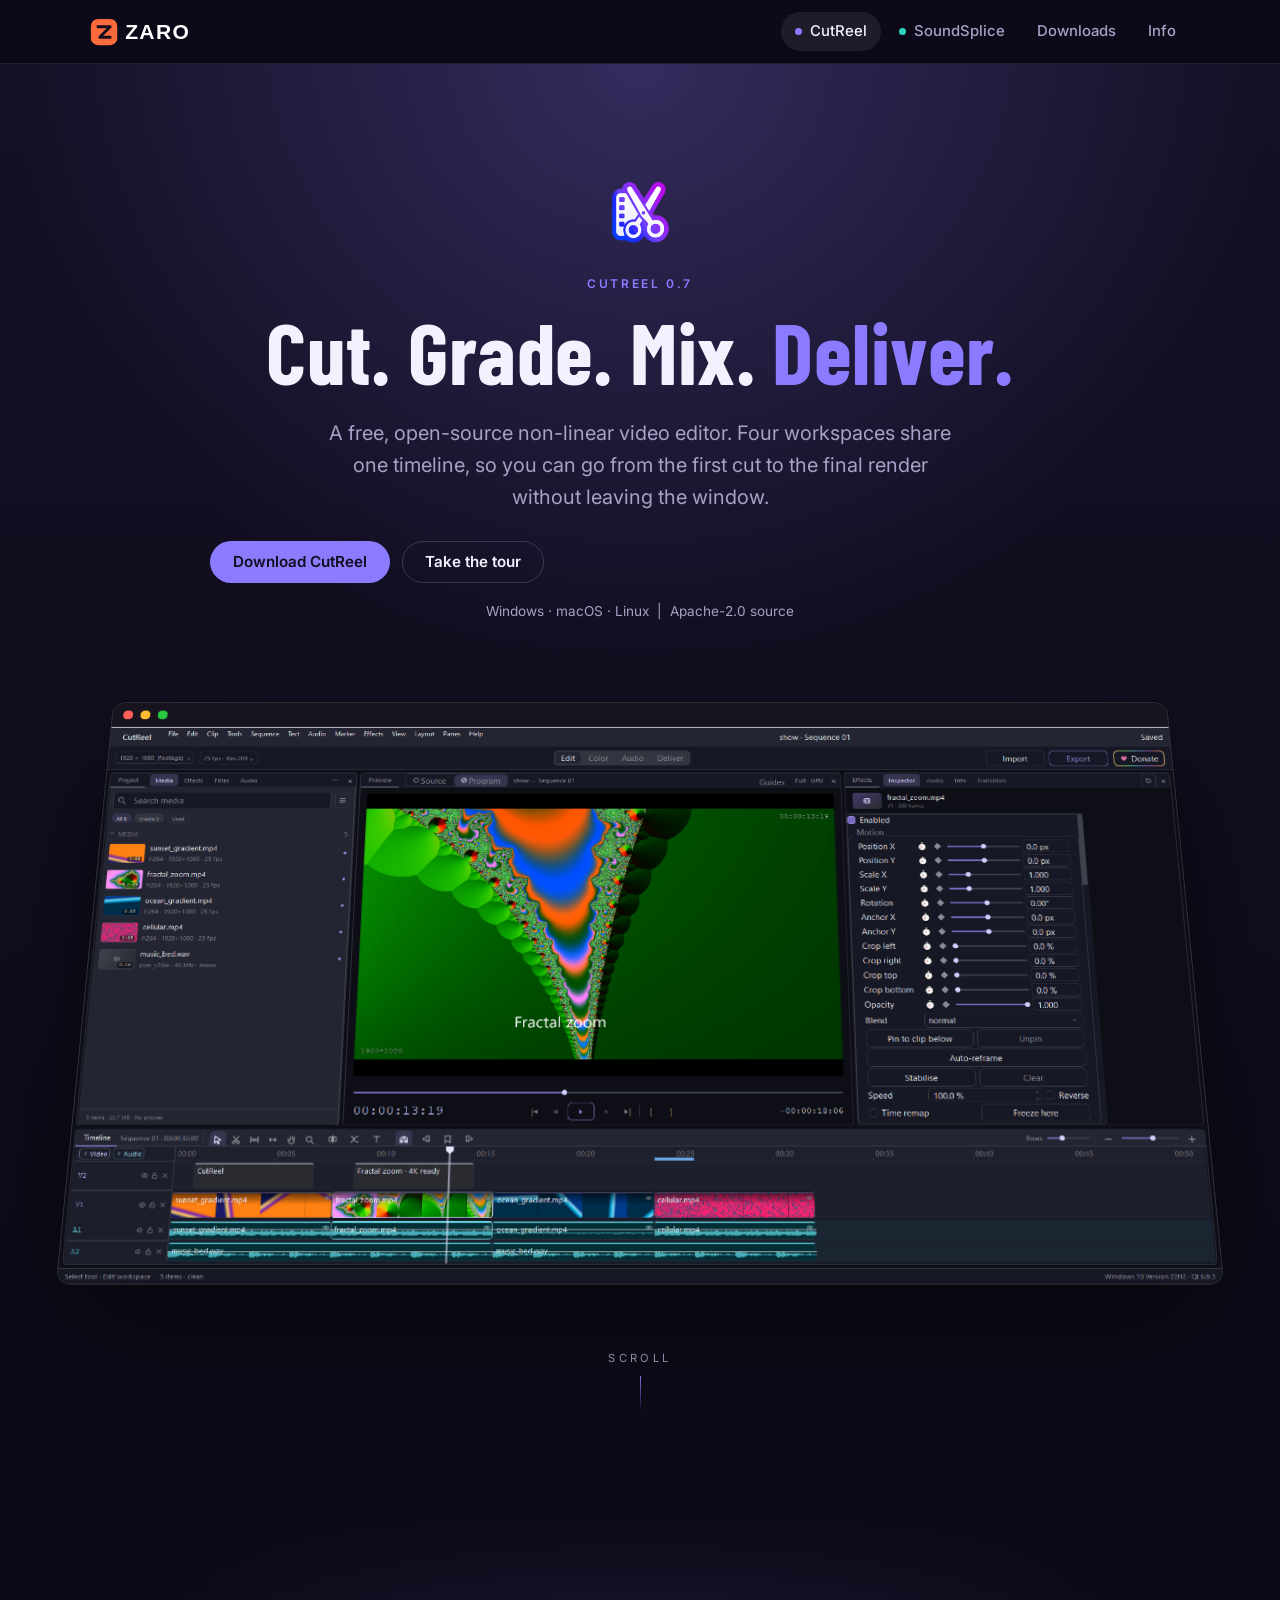
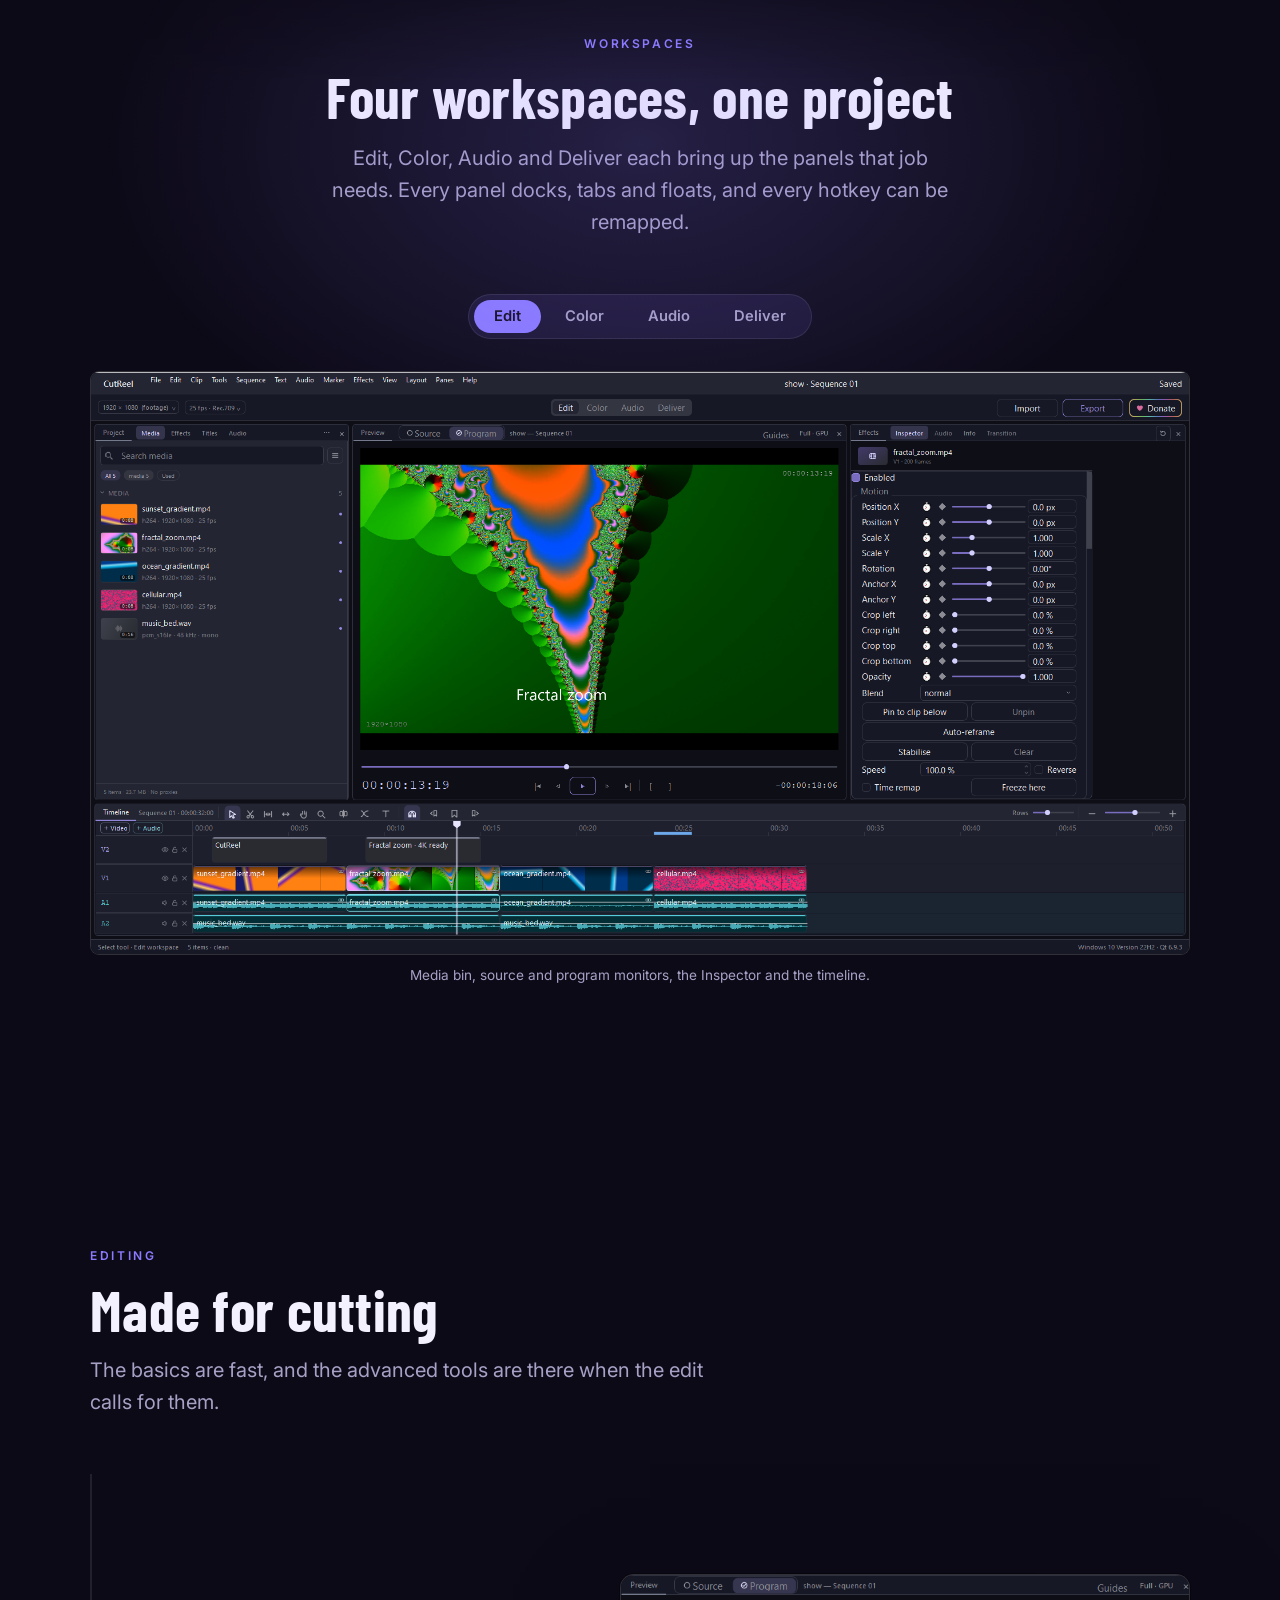
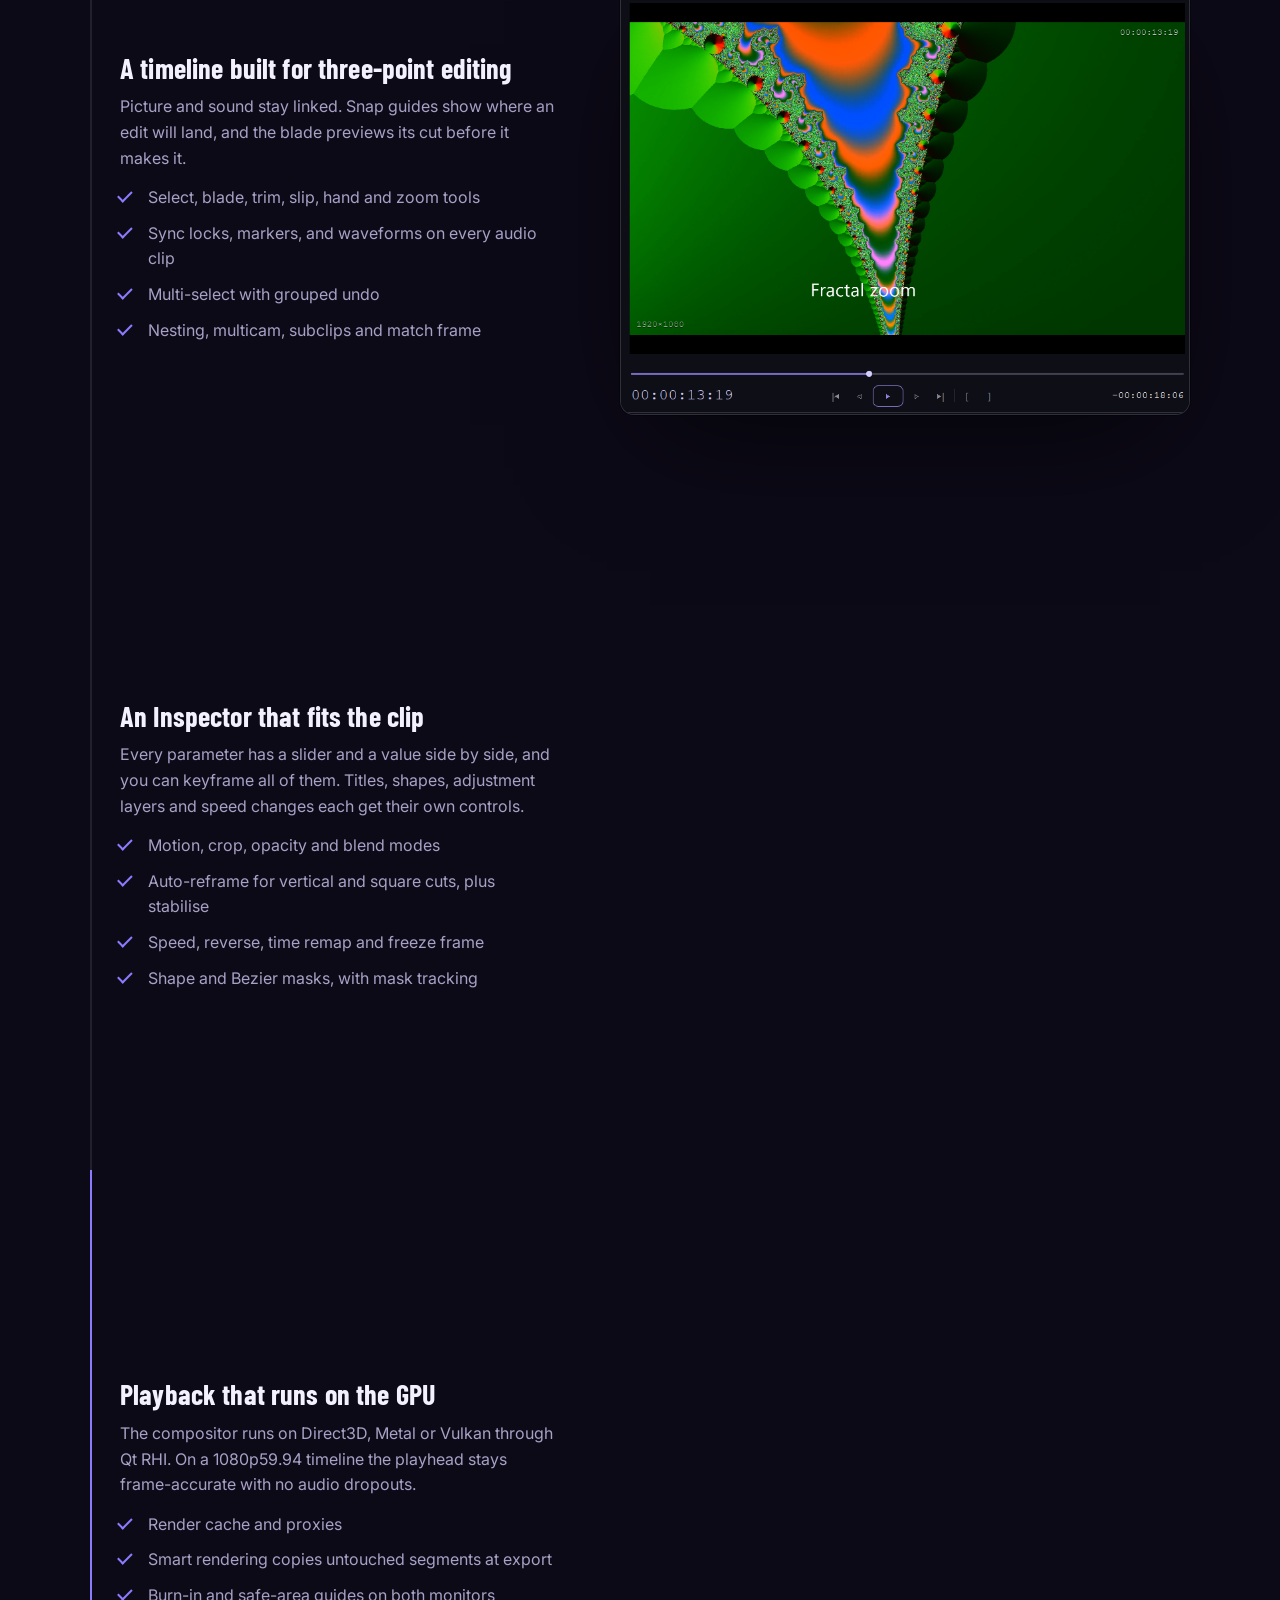
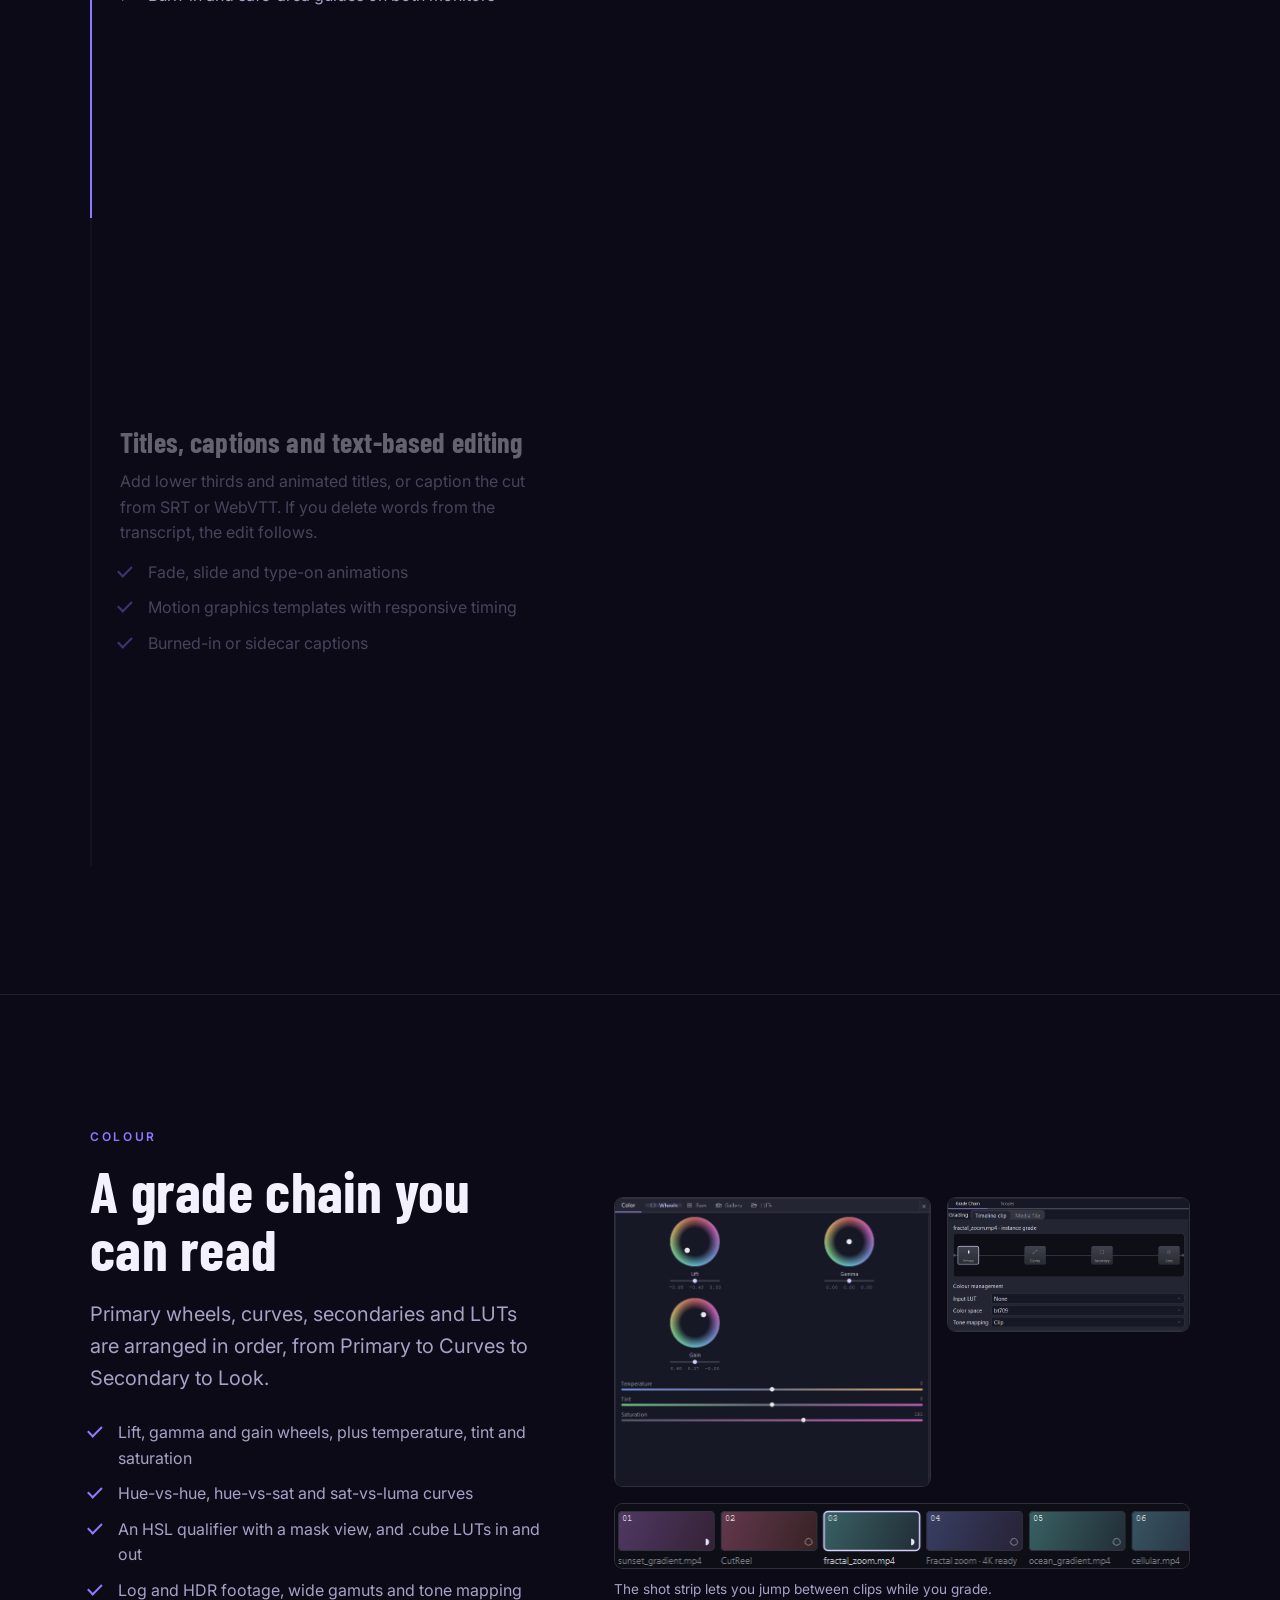
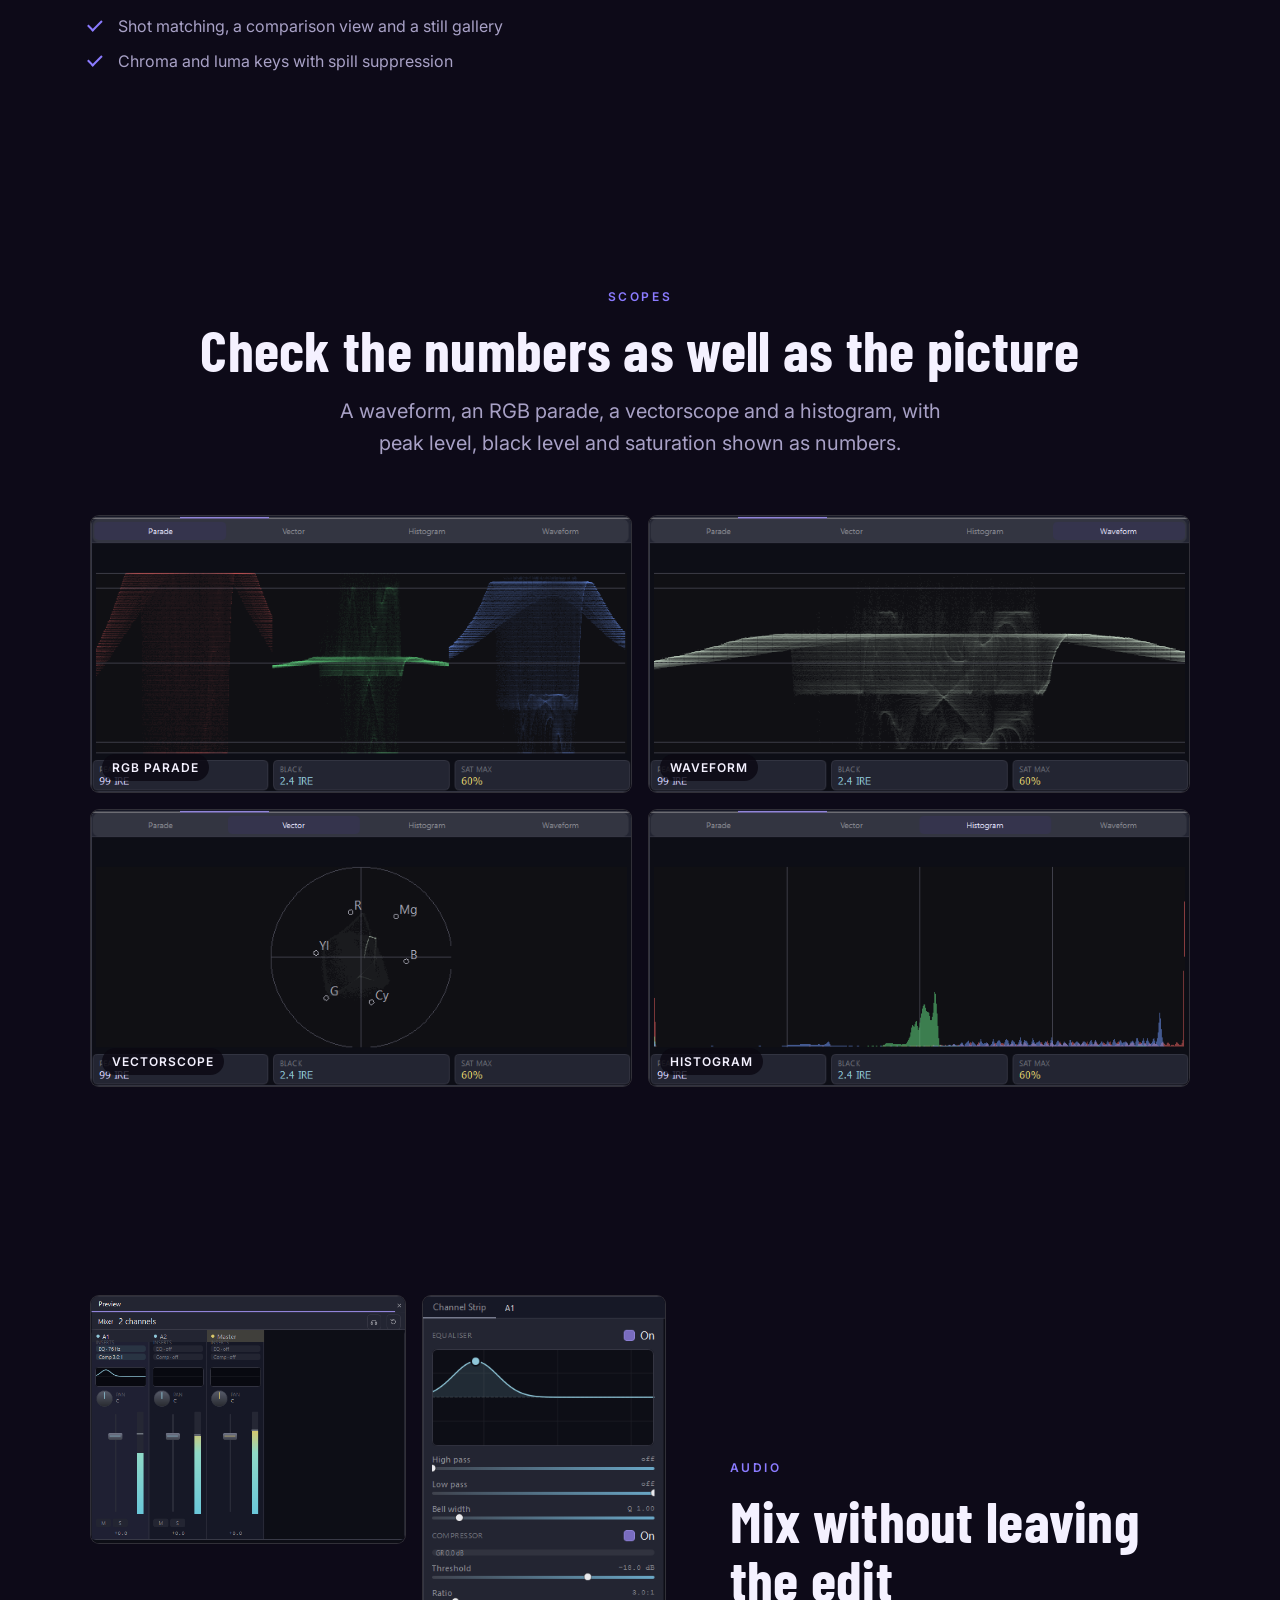
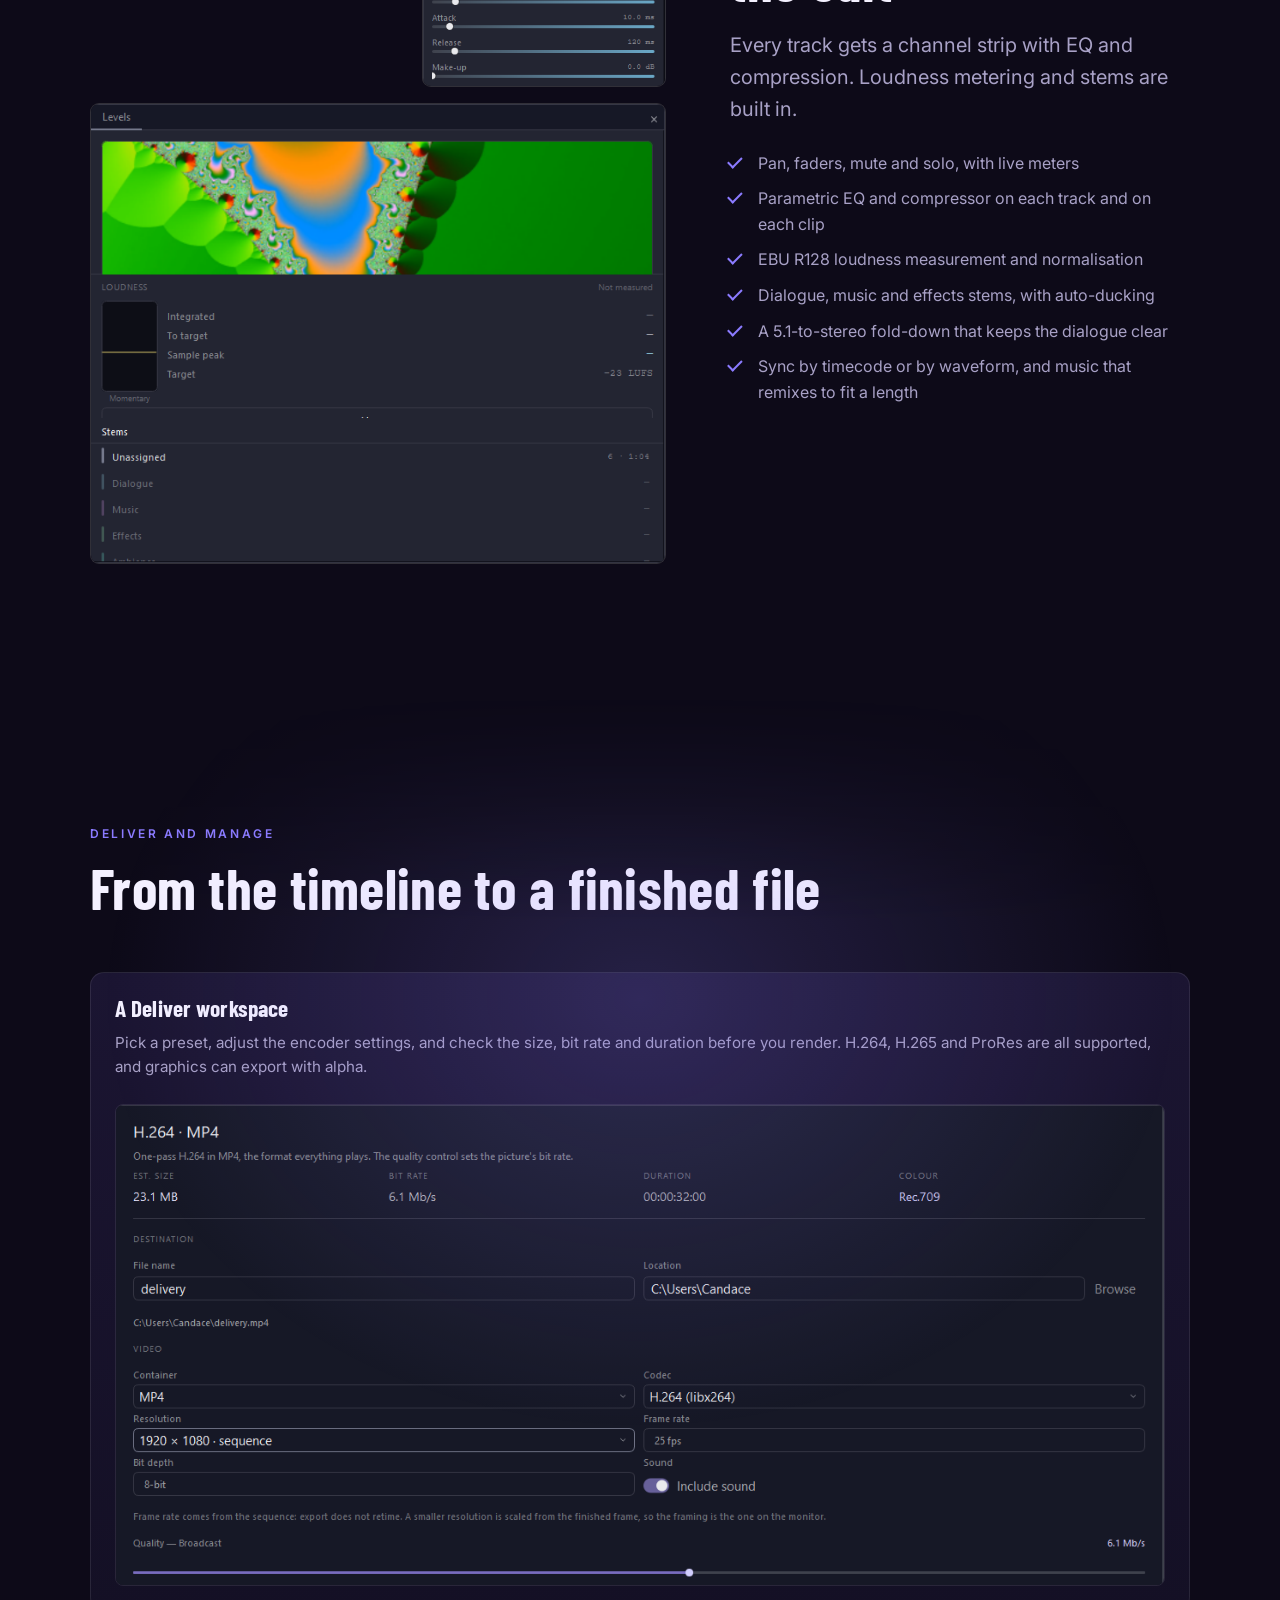
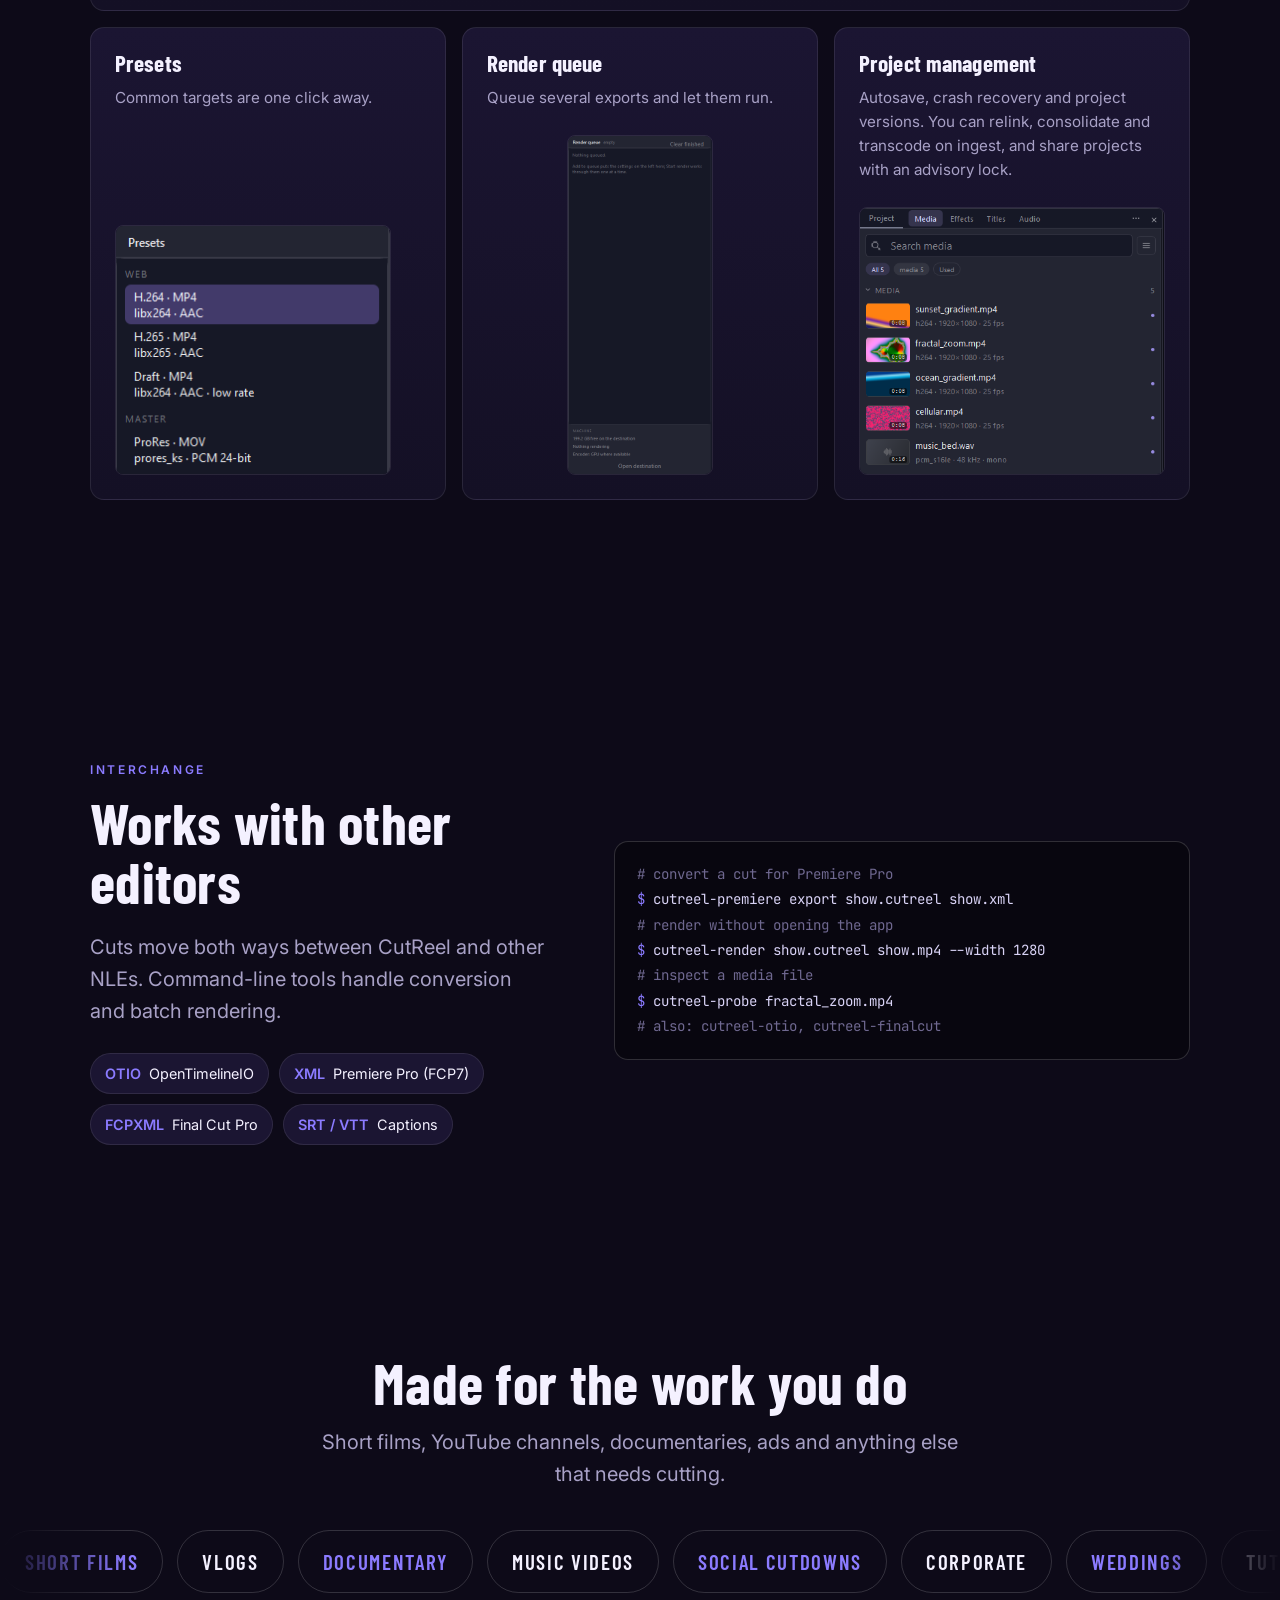
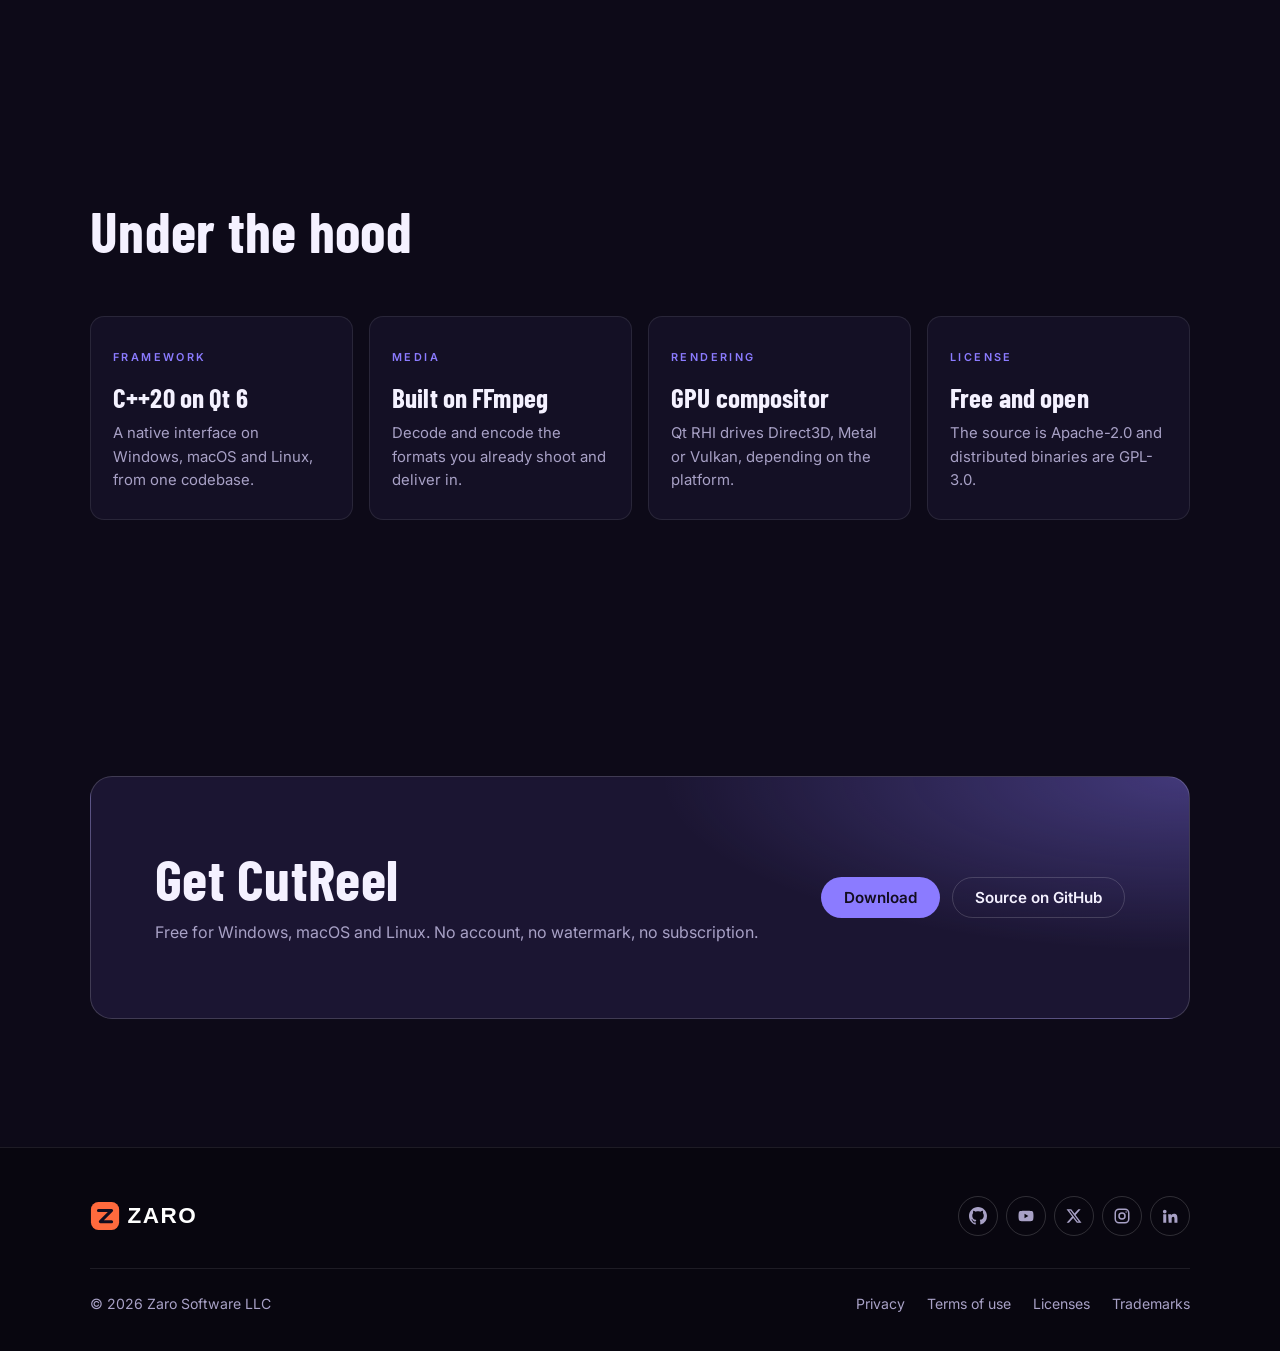
==== cutreel.html @ 269a8d81 "Initial website" ====
<!doctype html>
<html lang="en" class="no-js">
<head>
  <meta charset="utf-8">
  <meta name="viewport" content="width=device-width, initial-scale=1">
  <title>CutReel | Free video editor by Zaro</title>
  <meta name="description" content="CutReel is a free, open-source non-linear video editor. Edit, colour, mix and deliver from one window, composited on the GPU. Windows, macOS and Linux.">
  <link rel="icon" href="assets/img/cutreel/cutreel-icon.png" type="image/png">
  <link rel="preconnect" href="https://fonts.googleapis.com">
  <link rel="preconnect" href="https://fonts.gstatic.com" crossorigin>
  <link href="https://fonts.googleapis.com/css2?family=Barlow+Condensed:wght@600;700&family=Inter:wght@400;500;600;700&family=JetBrains+Mono:wght@400;500&display=swap" rel="stylesheet">
  <link rel="stylesheet" href="assets/css/site.css">
</head>
<body class="theme-cutreel">
  <a class="skip-link" href="#main">Skip to content</a>

  <header class="site-header">
    <div class="wrap">
      <a class="brand" href="index.html" aria-label="Zaro home"><img src="assets/img/brand/zaro-logo.svg" alt="Zaro" width="132" height="32"></a>
      <button class="nav-toggle" type="button" aria-expanded="false" aria-controls="site-nav" aria-label="Menu">
        <svg viewBox="0 0 24 24" fill="none" stroke="currentColor" stroke-width="2" stroke-linecap="round"><path d="M4 7h16M4 12h16M4 17h16"/></svg>
      </button>
      <nav class="nav" id="site-nav" aria-label="Main">
        <a href="cutreel.html" aria-current="page"><span class="dot dot--cutreel"></span>CutReel</a>
        <a href="soundsplice.html"><span class="dot dot--soundsplice"></span>SoundSplice</a>
        <a href="downloads.html">Downloads</a>
        <a href="info.html">Info</a>
      </nav>
    </div>
  </header>

  <main id="main">
    <!-- Hero -->
    <section class="hero">
      <div class="wrap">
        <div class="hero-copy">
          <img class="hero-icon" src="assets/img/cutreel/cutreel-icon.png" alt="" width="72" height="72">
          <span class="eyebrow">CutReel 0.7</span>
          <h1>Cut. Grade. Mix. <span>Deliver.</span></h1>
          <p class="lede">A free, open-source non-linear video editor. Four workspaces share one timeline, so you can go from the first cut to the final render without leaving the window.</p>
          <div class="btn-row" data-pill-after>
            <a class="btn btn--primary" href="downloads.html#cutreel">Download CutReel</a>
            <a class="btn btn--ghost" href="#workspaces">Take the tour</a>
          </div>
          <p class="hero-meta">Windows &middot; macOS &middot; Linux &nbsp;|&nbsp; Apache-2.0 source</p>
        </div>
        <div class="hero-stage">
          <div class="hero-shot">
            <div class="frame frame--bar">
              <img src="assets/img/cutreel/01-edit-workspace.png" alt="CutReel's Edit workspace: media bin, a fractal frame with a title on the program monitor, the Inspector, and a four-track timeline" width="1920" height="1018" fetchpriority="high">
            </div>
          </div>
          <div class="scroll-cue" aria-hidden="true">Scroll<i></i></div>
        </div>
      </div>
    </section>

    <!-- Workspaces -->
    <section class="section glow" id="workspaces">
      <div class="wrap">
        <div class="section-head center reveal">
          <span class="eyebrow">Workspaces</span>
          <h2>Four workspaces, one project</h2>
          <p class="lede">Edit, Color, Audio and Deliver each bring up the panels that job needs. Every panel docks, tabs and floats, and every hotkey can be remapped.</p>
        </div>

        <div class="center reveal" data-tabs>
          <div class="tabs" role="tablist" aria-label="CutReel workspaces">
            <button role="tab" id="ws-tab-edit" aria-controls="ws-edit" aria-selected="true">Edit</button>
            <button role="tab" id="ws-tab-color" aria-controls="ws-color" aria-selected="false" tabindex="-1">Color</button>
            <button role="tab" id="ws-tab-audio" aria-controls="ws-audio" aria-selected="false" tabindex="-1">Audio</button>
            <button role="tab" id="ws-tab-deliver" aria-controls="ws-deliver" aria-selected="false" tabindex="-1">Deliver</button>
          </div>
          <div class="tab-panels">
            <figure class="tab-panel shot" id="ws-edit" role="tabpanel" aria-labelledby="ws-tab-edit">
              <img class="zoomable" src="assets/img/cutreel/01-edit-workspace.png" alt="Edit workspace" width="1920" height="1018" loading="lazy">
              <figcaption>Media bin, source and program monitors, the Inspector and the timeline.</figcaption>
            </figure>
            <figure class="tab-panel shot" id="ws-color" role="tabpanel" aria-labelledby="ws-tab-color" hidden>
              <img class="zoomable" src="assets/img/cutreel/02-color-workspace.png" alt="Color workspace" width="1920" height="1018" loading="lazy">
              <figcaption>Colour wheels, the grade chain, scopes and a strip of every shot in the cut.</figcaption>
            </figure>
            <figure class="tab-panel shot" id="ws-audio" role="tabpanel" aria-labelledby="ws-tab-audio" hidden>
              <img class="zoomable" src="assets/img/cutreel/03-audio-workspace.png" alt="Audio workspace" width="1920" height="1018" loading="lazy">
              <figcaption>The mixer, loudness meters and stems, captured mid-playback.</figcaption>
            </figure>
            <figure class="tab-panel shot" id="ws-deliver" role="tabpanel" aria-labelledby="ws-tab-deliver" hidden>
              <img class="zoomable" src="assets/img/cutreel/04-deliver-workspace.png" alt="Deliver workspace" width="1920" height="1018" loading="lazy">
              <figcaption>Presets, full encoder settings and a render queue.</figcaption>
            </figure>
          </div>
        </div>
      </div>
    </section>

    <!-- Editing story -->
    <section class="section">
      <div class="wrap">
        <div class="section-head reveal">
          <span class="eyebrow">Editing</span>
          <h2>Made for cutting</h2>
          <p class="lede">The basics are fast, and the advanced tools are there when the edit calls for them.</p>
        </div>

        <div class="story" data-story>
          <div class="story-steps">
            <article class="story-step">
              <h3>A timeline built for three-point editing</h3>
              <p>Picture and sound stay linked. Snap guides show where an edit will land, and the blade previews its cut before it makes it.</p>
              <ul class="ticks">
                <li>Select, blade, trim, slip, hand and zoom tools</li>
                <li>Sync locks, markers, and waveforms on every audio clip</li>
                <li>Multi-select with grouped undo</li>
                <li>Nesting, multicam, subclips and match frame</li>
              </ul>
              <figure class="shot story-inline"><img src="assets/img/cutreel/timeline.png" alt="CutReel timeline with video, title and audio tracks" width="1260" height="230" loading="lazy"></figure>
            </article>
            <article class="story-step">
              <h3>An Inspector that fits the clip</h3>
              <p>Every parameter has a slider and a value side by side, and you can keyframe all of them. Titles, shapes, adjustment layers and speed changes each get their own controls.</p>
              <ul class="ticks">
                <li>Motion, crop, opacity and blend modes</li>
                <li>Auto-reframe for vertical and square cuts, plus stabilise</li>
                <li>Speed, reverse, time remap and freeze frame</li>
                <li>Shape and Bezier masks, with mask tracking</li>
              </ul>
              <figure class="shot story-inline"><img src="assets/img/cutreel/inspector.png" alt="The Inspector panel" width="425" height="660" loading="lazy"></figure>
            </article>
            <article class="story-step">
              <h3>Playback that runs on the GPU</h3>
              <p>The compositor runs on Direct3D, Metal or Vulkan through Qt RHI. On a 1080p59.94 timeline the playhead stays frame-accurate with no audio dropouts.</p>
              <ul class="ticks">
                <li>Render cache and proxies</li>
                <li>Smart rendering copies untouched segments at export</li>
                <li>Burn-in and safe-area guides on both monitors</li>
              </ul>
              <figure class="shot story-inline"><img src="assets/img/cutreel/program-monitor.png" alt="The program monitor" width="855" height="660" loading="lazy"></figure>
            </article>
            <article class="story-step">
              <h3>Titles, captions and text-based editing</h3>
              <p>Add lower thirds and animated titles, or caption the cut from SRT or WebVTT. If you delete words from the transcript, the edit follows.</p>
              <ul class="ticks">
                <li>Fade, slide and type-on animations</li>
                <li>Motion graphics templates with responsive timing</li>
                <li>Burned-in or sidecar captions</li>
              </ul>
              <figure class="shot story-inline"><img src="assets/img/cutreel/title-presets.png" alt="Title presets" width="655" height="280" loading="lazy"></figure>
            </article>
          </div>
          <div class="story-visual" aria-hidden="true">
            <figure><img src="assets/img/cutreel/timeline.png" alt="" class="frame" width="1260" height="230" loading="lazy"></figure>
            <figure><img src="assets/img/cutreel/inspector.png" alt="" class="frame" width="425" height="660" loading="lazy"></figure>
            <figure><img src="assets/img/cutreel/program-monitor.png" alt="" class="frame" width="855" height="660" loading="lazy"></figure>
            <figure><img src="assets/img/cutreel/title-presets.png" alt="" class="frame" width="655" height="280" loading="lazy"></figure>
          </div>
        </div>
      </div>
    </section>

    <hr class="divider">

    <!-- Colour -->
    <section class="section">
      <div class="wrap">
        <div class="split">
          <div class="reveal">
            <span class="eyebrow">Colour</span>
            <h2>A grade chain you can read</h2>
            <p class="lede">Primary wheels, curves, secondaries and LUTs are arranged in order, from Primary to Curves to Secondary to Look.</p>
            <ul class="ticks">
              <li>Lift, gamma and gain wheels, plus temperature, tint and saturation</li>
              <li>Hue-vs-hue, hue-vs-sat and sat-vs-luma curves</li>
              <li>An HSL qualifier with a mask view, and .cube LUTs in and out</li>
              <li>Log and HDR footage, wide gamuts and tone mapping</li>
              <li>Shot matching, a comparison view and a still gallery</li>
              <li>Chroma and luma keys with spill suppression</li>
            </ul>
          </div>
          <div class="collage collage--2 reveal">
            <figure class="shot"><img class="zoomable" src="assets/img/cutreel/color-wheels.png" alt="Lift, gamma and gain colour wheels" width="655" height="600" loading="lazy"></figure>
            <figure class="shot"><img class="zoomable" src="assets/img/cutreel/grade-chain.png" alt="The grade chain" width="655" height="360" loading="lazy"></figure>
            <figure class="shot"><img class="zoomable" src="assets/img/cutreel/shot-strip.png" alt="Shot strip showing each clip in the sequence" width="570" height="64" loading="lazy"><figcaption>The shot strip lets you jump between clips while you grade.</figcaption></figure>
          </div>
        </div>
      </div>
    </section>

    <!-- Scopes -->
    <section class="section section--tight">
      <div class="wrap">
        <div class="section-head center reveal">
          <span class="eyebrow">Scopes</span>
          <h2>Check the numbers as well as the picture</h2>
          <p class="lede">A waveform, an RGB parade, a vectorscope and a histogram, with peak level, black level and saturation shown as numbers.</p>
        </div>
        <div class="quad reveal">
          <figure class="shot"><img class="zoomable" src="assets/img/cutreel/scope-parade.png" alt="RGB parade scope" width="655" height="335" loading="lazy"><figcaption>RGB parade</figcaption></figure>
          <figure class="shot"><img class="zoomable" src="assets/img/cutreel/scope-waveform.png" alt="Waveform scope" width="655" height="335" loading="lazy"><figcaption>Waveform</figcaption></figure>
          <figure class="shot"><img class="zoomable" src="assets/img/cutreel/scope-vector.png" alt="Vectorscope" width="655" height="335" loading="lazy"><figcaption>Vectorscope</figcaption></figure>
          <figure class="shot"><img class="zoomable" src="assets/img/cutreel/scope-histogram.png" alt="Histogram" width="655" height="335" loading="lazy"><figcaption>Histogram</figcaption></figure>
        </div>
      </div>
    </section>

    <!-- Audio -->
    <section class="section">
      <div class="wrap">
        <div class="split split--flip">
          <div class="reveal">
            <span class="eyebrow">Audio</span>
            <h2>Mix without leaving the edit</h2>
            <p class="lede">Every track gets a channel strip with EQ and compression. Loudness metering and stems are built in.</p>
            <ul class="ticks">
              <li>Pan, faders, mute and solo, with live meters</li>
              <li>Parametric EQ and compressor on each track and on each clip</li>
              <li>EBU R128 loudness measurement and normalisation</li>
              <li>Dialogue, music and effects stems, with auto-ducking</li>
              <li>A 5.1-to-stereo fold-down that keeps the dialogue clear</li>
              <li>Sync by timecode or by waveform, and music that remixes to fit a length</li>
            </ul>
          </div>
          <div class="collage collage--2 reveal">
            <figure class="shot"><img class="zoomable" src="assets/img/cutreel/mixer.png" alt="The mixer" width="580" height="455" loading="lazy"></figure>
            <figure class="shot"><img class="zoomable" src="assets/img/cutreel/channel-strip.png" alt="A channel strip with EQ and compressor" width="322" height="520" loading="lazy"></figure>
            <figure class="shot"><img class="zoomable" src="assets/img/cutreel/loudness-stems.png" alt="Loudness meter and audio stems" width="655" height="525" loading="lazy"></figure>
          </div>
        </div>
      </div>
    </section>

    <!-- Delivery + the rest, as a bento -->
    <section class="section glow">
      <div class="wrap">
        <div class="section-head reveal">
          <span class="eyebrow">Deliver and manage</span>
          <h2>From the timeline to a finished file</h2>
        </div>
        <div class="bento">
          <div class="tile tile--full reveal">
            <h3>A Deliver workspace</h3>
            <p>Pick a preset, adjust the encoder settings, and check the size, bit rate and duration before you render. H.264, H.265 and ProRes are all supported, and graphics can export with alpha.</p>
            <div class="tile-media"><img class="zoomable" src="assets/img/cutreel/deliver-settings.png" alt="Deliver settings" width="1222" height="560" loading="lazy"></div>
          </div>
          <div class="tile tile--sm-half reveal">
            <h3>Presets</h3>
            <p>Common targets are one click away.</p>
            <div class="tile-media"><img class="zoomable" src="assets/img/cutreel/deliver-presets.png" alt="Delivery presets" width="276" height="250" loading="lazy"></div>
          </div>
          <div class="tile tile--sm-half reveal">
            <h3>Render queue</h3>
            <p>Queue several exports and let them run.</p>
            <div class="tile-media"><img class="zoomable" src="assets/img/cutreel/render-queue.png" alt="Render queue" width="384" height="905" loading="lazy" style="max-height:340px;width:auto;margin:0 auto"></div>
          </div>
          <div class="tile reveal">
            <h3>Project management</h3>
            <p>Autosave, crash recovery and project versions. You can relink, consolidate and transcode on ingest, and share projects with an advisory lock.</p>
            <div class="tile-media"><img class="zoomable" src="assets/img/cutreel/media-bin.png" alt="Media bin" width="445" height="390" loading="lazy"></div>
          </div>
        </div>
      </div>
    </section>

    <!-- Interop -->
    <section class="section">
      <div class="wrap">
        <div class="split">
          <div class="reveal">
            <span class="eyebrow">Interchange</span>
            <h2>Works with other editors</h2>
            <p class="lede">Cuts move both ways between CutReel and other NLEs. Command-line tools handle conversion and batch rendering.</p>
            <div class="chips">
              <span class="chip"><b>OTIO</b> OpenTimelineIO</span>
              <span class="chip"><b>XML</b> Premiere Pro (FCP7)</span>
              <span class="chip"><b>FCPXML</b> Final Cut Pro</span>
              <span class="chip"><b>SRT / VTT</b> Captions</span>
            </div>
          </div>
          <div class="terminal reveal" role="img" aria-label="Example command-line usage">
            <div><span class="c"># convert a cut for Premiere Pro</span></div>
            <div><span class="p">$ </span>cutreel-premiere export show.cutreel show.xml</div>
            <div><span class="c"># render without opening the app</span></div>
            <div><span class="p">$ </span>cutreel-render show.cutreel show.mp4 --width 1280</div>
            <div><span class="c"># inspect a media file</span></div>
            <div><span class="p">$ </span>cutreel-probe fractal_zoom.mp4</div>
            <div><span class="c"># also: cutreel-otio, cutreel-finalcut</span></div>
          </div>
        </div>
      </div>
    </section>

    <!-- Use cases -->
    <section class="section section--tight">
      <div class="wrap center reveal">
        <h2>Made for the work you do</h2>
        <p class="lede" style="margin-top:14px">Short films, YouTube channels, documentaries, ads and anything else that needs cutting.</p>
      </div>
      <div class="marquee reveal" style="margin-top:40px" aria-hidden="true">
        <div class="marquee-track">
          <span>Short films</span><span>Vlogs</span><span>Documentary</span><span>Music videos</span><span>Social cutdowns</span><span>Corporate</span><span>Weddings</span><span>Tutorials</span>
          <span>Short films</span><span>Vlogs</span><span>Documentary</span><span>Music videos</span><span>Social cutdowns</span><span>Corporate</span><span>Weddings</span><span>Tutorials</span>
        </div>
      </div>
    </section>

    <!-- Under the hood -->
    <section class="section">
      <div class="wrap">
        <div class="section-head reveal">
          <h2>Under the hood</h2>
        </div>
        <div class="hood reveal">
          <div class="hood-card">
            <span class="eyebrow">Framework</span>
            <h3>C++20 on Qt 6</h3>
            <p>A native interface on Windows, macOS and Linux, from one codebase.</p>
          </div>
          <div class="hood-card">
            <span class="eyebrow">Media</span>
            <h3>Built on FFmpeg</h3>
            <p>Decode and encode the formats you already shoot and deliver in.</p>
          </div>
          <div class="hood-card">
            <span class="eyebrow">Rendering</span>
            <h3>GPU compositor</h3>
            <p>Qt RHI drives Direct3D, Metal or Vulkan, depending on the platform.</p>
          </div>
          <div class="hood-card">
            <span class="eyebrow">License</span>
            <h3>Free and open</h3>
            <p>The source is Apache-2.0 and distributed binaries are GPL-3.0.</p>
          </div>
        </div>
      </div>
    </section>

    <!-- CTA -->
    <section class="section" data-pill-stop>
      <div class="wrap">
        <div class="cta reveal">
          <div>
            <h2>Get CutReel</h2>
            <p>Free for Windows, macOS and Linux. No account, no watermark, no subscription.</p>
          </div>
          <div class="btn-row">
            <a class="btn btn--primary" href="downloads.html#cutreel">Download</a>
            <a class="btn btn--ghost" href="https://github.com/skynab/CutReel">Source on GitHub</a>
          </div>
        </div>
      </div>
    </section>
  </main>

  <div class="float-pill" role="complementary" aria-label="Download CutReel">
    <span>Free and open source, for Windows, macOS and Linux.</span>
    <a class="btn btn--primary btn--sm" href="downloads.html#cutreel">Download CutReel</a>
  </div>

  <footer class="site-footer">
    <div class="wrap">
      <div class="footer-top">
        <a class="footer-logo" href="index.html" aria-label="Zaro home"><img src="assets/img/brand/zaro-logo.svg" alt="Zaro" width="132" height="32"></a>
        <ul class="social" aria-label="Zaro on social media">
          <li><a href="https://github.com/skynab" aria-label="GitHub"><svg viewBox="0 0 16 16" fill="currentColor"><path d="M8 0C3.58 0 0 3.58 0 8c0 3.54 2.29 6.53 5.47 7.59.4.07.55-.17.55-.38 0-.19-.01-.82-.01-1.49-2.01.37-2.53-.49-2.69-.94-.09-.23-.48-.94-.82-1.13-.28-.15-.68-.52-.01-.53.63-.01 1.08.58 1.23.82.72 1.21 1.87.87 2.33.66.07-.52.28-.87.51-1.07-1.78-.2-3.64-.89-3.64-3.95 0-.87.31-1.59.82-2.15-.08-.2-.36-1.02.08-2.12 0 0 .67-.21 2.2.82.64-.18 1.32-.27 2-.27.68 0 1.36.09 2 .27 1.53-1.04 2.2-.82 2.2-.82.44 1.1.16 1.92.08 2.12.51.56.82 1.27.82 2.15 0 3.07-1.87 3.75-3.65 3.95.29.25.54.73.54 1.48 0 1.07-.01 1.93-.01 2.2 0 .21.15.46.55.38A8.01 8.01 0 0 0 16 8c0-4.42-3.58-8-8-8z"/></svg></a></li>
          <li><a href="#" aria-label="YouTube"><svg viewBox="0 0 24 24" fill="currentColor" fill-rule="evenodd"><path d="M21.6 7.2a2.5 2.5 0 0 0-1.8-1.8C18.2 5 12 5 12 5s-6.2 0-7.8.4a2.5 2.5 0 0 0-1.8 1.8A26 26 0 0 0 2 12a26 26 0 0 0 .4 4.8 2.5 2.5 0 0 0 1.8 1.8C5.8 19 12 19 12 19s6.2 0 7.8-.4a2.5 2.5 0 0 0 1.8-1.8A26 26 0 0 0 22 12a26 26 0 0 0-.4-4.8zM10 15V9l5.2 3z"/></svg></a></li>
          <li><a href="#" aria-label="X"><svg viewBox="0 0 24 24" fill="currentColor"><path d="M17.8 3h3.1l-6.8 7.8L22 21h-6.2l-4.9-6.4L5.3 21H2.2l7.3-8.3L2 3h6.3l4.4 5.8zm-1.1 16.2h1.7L7.4 4.7H5.6z"/></svg></a></li>
          <li><a href="#" aria-label="Instagram"><svg viewBox="0 0 24 24" fill="none" stroke="currentColor" stroke-width="2"><rect x="3" y="3" width="18" height="18" rx="5"/><circle cx="12" cy="12" r="4"/><circle cx="17.5" cy="6.5" r="1" fill="currentColor" stroke="none"/></svg></a></li>
          <li><a href="#" aria-label="LinkedIn"><svg viewBox="0 0 24 24" fill="currentColor"><path d="M4.98 3.5a2.5 2.5 0 1 1 0 5 2.5 2.5 0 0 1 0-5zM3 9.5h4V21H3zm6.5 0h3.8v1.6h.06c.53-1 1.83-2.06 3.77-2.06 4.03 0 4.77 2.65 4.77 6.1V21h-4v-5.1c0-1.22-.02-2.79-1.7-2.79-1.7 0-1.96 1.33-1.96 2.7V21h-4z"/></svg></a></li>
        </ul>
      </div>
      <div class="footer-bottom">
        <span>&copy; <span data-year>2026</span> Zaro Software LLC</span>
        <ul class="legal-links">
          <li><a href="legal.html#privacy">Privacy</a></li>
          <li><a href="legal.html#terms">Terms of use</a></li>
          <li><a href="legal.html#licenses">Licenses</a></li>
          <li><a href="legal.html#trademarks">Trademarks</a></li>
        </ul>
      </div>
    </div>
  </footer>

  <script src="assets/js/site.js"></script>
</body>
</html>
---- assets/css/site.css ----
/* ==========================================================================
   Zaro: shared stylesheet
   Product pages are dark; Downloads and Info put light "paper" content under
   a dark hero band. Each page sets its accent with a body class.
   ========================================================================== */

:root {
  --bg: #0d0a18;
  --bg-2: #141025;
  --surface: #1b1532;
  --surface-2: #241d40;
  --line: rgba(255, 255, 255, 0.09);
  --line-strong: rgba(255, 255, 255, 0.16);
  --text: #f4f1ff;
  --muted: #a8a1c6;

  --paper: #f4f3f9;
  --card: #ffffff;
  --ink: #17132a;
  --ink-muted: #5f5a7a;
  --ink-line: #e2dfee;

  --zaro: #ff6a3d;
  --cutreel: #8b7bff;
  --soundsplice: #2fd4c0;
  --accent: var(--zaro);
  --accent-ink: #120d1f;

  --font-display: "Barlow Condensed", "Arial Narrow", sans-serif;
  --font-body: "Inter", system-ui, -apple-system, "Segoe UI", sans-serif;
  --font-mono: "JetBrains Mono", ui-monospace, Consolas, monospace;

  --radius: 14px;
  --radius-sm: 9px;
  --wrap: 1180px;
  --gutter: clamp(16px, 4vw, 40px);
  --header-h: 64px;
}

body.theme-cutreel { --accent: var(--cutreel); }
body.theme-soundsplice { --accent: var(--soundsplice); }

*, *::before, *::after { box-sizing: border-box; }

html { scroll-behavior: smooth; scroll-padding-top: calc(var(--header-h) + 16px); }
@media (prefers-reduced-motion: reduce) { html { scroll-behavior: auto; } }

body {
  margin: 0;
  background: var(--bg);
  color: var(--text);
  font-family: var(--font-body);
  font-size: 16px;
  line-height: 1.6;
  -webkit-font-smoothing: antialiased;
  overflow-x: hidden;
}

img { max-width: 100%; height: auto; display: block; }
a { color: inherit; }
code { font-family: var(--font-mono); font-size: 0.9em; }

.wrap { width: 100%; max-width: var(--wrap); margin: 0 auto; padding: 0 var(--gutter); }

.skip-link {
  position: absolute; left: 12px; top: -48px; z-index: 100;
  background: var(--accent); color: var(--accent-ink);
  padding: 8px 14px; border-radius: 8px; font-weight: 600; text-decoration: none;
}
.skip-link:focus { top: 12px; }

:focus-visible { outline: 2px solid var(--accent); outline-offset: 3px; border-radius: 4px; }

/* ---------- Type ---------- */

.display, h1, h2, h3 {
  font-family: var(--font-display);
  font-weight: 700;
  line-height: 1.02;
  letter-spacing: 0.005em;
  margin: 0;
}
h1 { font-size: clamp(2.8rem, 7vw, 5.4rem); }
h2 { font-size: clamp(2.2rem, 4.6vw, 3.6rem); }
h3 { font-size: clamp(1.45rem, 2.2vw, 1.8rem); }

.eyebrow {
  display: inline-block;
  font-size: 0.75rem;
  font-weight: 600;
  letter-spacing: 0.22em;
  text-transform: uppercase;
  color: var(--accent);
  margin-bottom: 14px;
}
.lede { font-size: clamp(1.05rem, 1.6vw, 1.25rem); color: var(--muted); max-width: 640px; }
.muted { color: var(--muted); }
.center { text-align: center; }
.center .lede { margin-left: auto; margin-right: auto; }

/* ---------- Buttons ---------- */

.btn {
  display: inline-flex; align-items: center; justify-content: center; gap: 8px;
  padding: 12px 22px;
  border-radius: 999px;
  border: 1px solid transparent;
  font: 600 0.95rem/1 var(--font-body);
  text-decoration: none;
  cursor: pointer;
  transition: transform 0.15s ease, background 0.15s ease, border-color 0.15s ease, color 0.15s ease;
  white-space: nowrap;
}
.btn:hover { transform: translateY(-1px); }
.btn--primary { background: var(--accent); color: var(--accent-ink); }
.btn--primary:hover { filter: brightness(1.08); }
.btn--ghost { border-color: var(--line-strong); color: var(--text); background: transparent; }
.btn--ghost:hover { border-color: var(--text); }
.btn--sm { padding: 8px 14px; font-size: 0.85rem; }
.btn-row { display: flex; flex-wrap: wrap; gap: 12px; margin-top: 28px; }
.center .btn-row { justify-content: center; }

/* ---------- Header ---------- */

.site-header {
  position: sticky; top: 0; z-index: 50;
  height: var(--header-h);
  background: rgba(13, 10, 24, 0.82);
  backdrop-filter: saturate(140%) blur(14px);
  -webkit-backdrop-filter: saturate(140%) blur(14px);
  border-bottom: 1px solid var(--line);
}
.site-header .wrap { height: 100%; display: flex; align-items: center; gap: 28px; }
.brand { display: inline-flex; align-items: center; flex-shrink: 0; }
.brand img { height: 28px; width: auto; }

.nav { display: flex; align-items: center; gap: 4px; margin-left: auto; }
.nav a {
  position: relative;
  padding: 8px 14px;
  border-radius: 999px;
  color: var(--muted);
  text-decoration: none;
  font-weight: 500;
  font-size: 0.93rem;
  transition: color 0.15s ease, background 0.15s ease;
}
.nav a:hover { color: var(--text); background: rgba(255, 255, 255, 0.05); }
.nav a[aria-current="page"] { color: var(--text); background: rgba(255, 255, 255, 0.08); }
.nav .dot { display: inline-block; width: 7px; height: 7px; border-radius: 50%; margin-right: 8px; vertical-align: 1px; }
.nav .dot--cutreel { background: var(--cutreel); }
.nav .dot--soundsplice { background: var(--soundsplice); }
.nav .btn { margin-left: 10px; }

.nav-toggle {
  display: none;
  margin-left: auto;
  width: 42px; height: 42px;
  border-radius: 10px;
  border: 1px solid var(--line-strong);
  background: transparent; color: var(--text);
  cursor: pointer;
}
.nav-toggle svg { width: 20px; height: 20px; }

@media (max-width: 860px) {
  .nav-toggle { display: inline-flex; align-items: center; justify-content: center; }
  .nav {
    position: absolute; top: var(--header-h); left: 0; right: 0;
    flex-direction: column; align-items: stretch; gap: 2px;
    padding: 12px var(--gutter) 20px;
    background: var(--bg);
    border-bottom: 1px solid var(--line);
    display: none;
  }
  .nav.is-open { display: flex; }
  .nav a { padding: 12px 14px; border-radius: 10px; }
  .nav .btn { margin: 8px 0 0; }
}

/* ---------- Generic sections ---------- */

.section { padding: clamp(72px, 10vw, 128px) 0; position: relative; }
.section--tight { padding: clamp(48px, 7vw, 80px) 0; }
.section-head { margin-bottom: clamp(36px, 5vw, 56px); }
.section-head .lede { margin-top: 16px; }
.divider { border: 0; border-top: 1px solid var(--line); margin: 0; }

.glow::before {
  content: "";
  position: absolute; inset: 0;
  background: radial-gradient(60% 40% at 50% 20%, color-mix(in srgb, var(--accent) 20%, transparent), transparent 70%);
  -webkit-mask-image: linear-gradient(transparent, #000 15%, #000 85%, transparent);
  mask-image: linear-gradient(transparent, #000 15%, #000 85%, transparent);
  pointer-events: none;
}

/* ---------- Product hero ---------- */

.hero {
  position: relative;
  padding: clamp(64px, 9vw, 112px) 0 0;
  overflow: hidden;
  background:
    radial-gradient(70% 60% at 50% 0%, color-mix(in srgb, var(--accent) 26%, transparent), transparent 70%),
    linear-gradient(180deg, var(--bg-2), var(--bg) 85%);
}
.hero .wrap { position: relative; }
.hero-copy { text-align: center; max-width: 860px; margin: 0 auto; }
.hero-copy h1 span { color: var(--accent); }
.hero-copy .lede { margin: 22px auto 0; }
.hero-icon { width: 72px; height: 72px; margin: 0 auto 22px; border-radius: 18px; }
.hero-meta { margin-top: 18px; font-size: 0.85rem; color: var(--muted); }

.hero-stage { perspective: 1600px; margin-top: clamp(48px, 7vw, 80px); padding-bottom: clamp(48px, 7vw, 96px); }
.hero-shot {
  position: relative;
  transform-origin: 50% 0%;
  transform: rotateX(var(--tilt, 22deg)) scale(var(--shrink, 0.94));
  transition: transform 0.08s linear;
  will-change: transform;
}
.frame {
  border-radius: var(--radius);
  border: 1px solid var(--line-strong);
  background: #0a0812;
  overflow: hidden;
  box-shadow: 0 40px 120px -30px rgba(0, 0, 0, 0.8), 0 0 0 1px rgba(0, 0, 0, 0.4);
}
.frame--bar::before {
  content: "";
  display: block; height: 28px;
  background:
    radial-gradient(circle at 16px 14px, #ff5f57 5px, transparent 5.5px),
    radial-gradient(circle at 34px 14px, #febc2e 5px, transparent 5.5px),
    radial-gradient(circle at 52px 14px, #28c840 5px, transparent 5.5px),
    #17131f;
  border-bottom: 1px solid var(--line);
}
@media (prefers-reduced-motion: reduce) { .hero-shot { transform: none !important; } }

.scroll-cue {
  display: flex; flex-direction: column; align-items: center; gap: 8px;
  margin-top: 36px;
  font-size: 0.7rem; letter-spacing: 0.3em; text-transform: uppercase; color: var(--muted);
}
.scroll-cue i { width: 1px; height: 36px; background: linear-gradient(var(--accent), transparent); animation: cue 1.8s ease-in-out infinite; }
@keyframes cue { 0%, 100% { opacity: 0.3; transform: scaleY(0.6); } 50% { opacity: 1; transform: scaleY(1); } }

/* ---------- Workspace tabs ---------- */

.tabs { display: inline-flex; gap: 4px; padding: 5px; border-radius: 999px; background: var(--surface); border: 1px solid var(--line); flex-wrap: wrap; justify-content: center; }
.tabs button {
  border: 0; background: transparent; color: var(--muted);
  padding: 9px 20px; border-radius: 999px;
  font: 600 0.92rem/1 var(--font-body); cursor: pointer;
  transition: background 0.15s ease, color 0.15s ease;
}
.tabs button:hover { color: var(--text); }
.tabs button[aria-selected="true"] { background: var(--accent); color: var(--accent-ink); }
.tab-panels { margin-top: 32px; position: relative; }
.tab-panel[hidden] { display: none; }
.tab-panel figcaption { margin-top: 16px; text-align: center; color: var(--muted); font-size: 0.95rem; }
.tab-panel { animation: fadeUp 0.35s ease both; }
@keyframes fadeUp { from { opacity: 0; transform: translateY(8px); } to { opacity: 1; transform: none; } }

/* ---------- Sticky story (text steps beside a pinned visual) ---------- */

.story { display: grid; grid-template-columns: minmax(0, 0.9fr) minmax(0, 1.1fr); gap: clamp(32px, 5vw, 72px); align-items: start; }
.story-steps { display: flex; flex-direction: column; }
.story-step {
  min-height: min(72vh, 680px);
  display: flex; flex-direction: column; justify-content: center;
  padding: 24px 0 24px 28px;
  border-left: 2px solid var(--line);
  opacity: 0.38;
  transition: opacity 0.3s ease, border-color 0.3s ease;
}
.story-step.is-active { opacity: 1; border-left-color: var(--accent); }
.story-step h3 { margin-bottom: 12px; }
.story-step p { color: var(--muted); margin: 0 0 14px; }
.story-step .story-inline { display: none; margin-top: 18px; }
.story-visual { position: sticky; top: calc(var(--header-h) + 6vh); height: min(76vh, 640px); display: flex; align-items: center; justify-content: center; }
.story-visual figure { position: absolute; inset: 0; margin: 0; display: flex; align-items: center; justify-content: center; opacity: 0; transform: translateY(16px) scale(0.98); transition: opacity 0.45s ease, transform 0.45s ease; pointer-events: none; }
.story-visual figure.is-active { opacity: 1; transform: none; pointer-events: auto; }
.story-visual img { max-height: 100%; width: auto; max-width: 100%; object-fit: contain; }

@media (max-width: 900px) {
  .story { grid-template-columns: 1fr; }
  .story-visual { display: none; }
  .story-step { min-height: 0; opacity: 1; padding: 28px 0 28px 20px; border-left-color: var(--accent); }
  .story-step .story-inline { display: block; }
}

/* ---------- Bullet lists ---------- */

.ticks { list-style: none; padding: 0; margin: 0; display: grid; gap: 10px; }
.ticks li { position: relative; padding-left: 28px; color: var(--muted); }
.ticks li::before {
  content: "";
  position: absolute; left: 0; top: 0.5em;
  width: 14px; height: 8px;
  border-left: 2px solid var(--accent); border-bottom: 2px solid var(--accent);
  transform: rotate(-45deg) translateY(-3px);
}
.ticks strong { color: var(--text); font-weight: 600; }

/* ---------- Split feature (copy beside imagery) ---------- */

.split { display: grid; grid-template-columns: minmax(0, 1fr) minmax(0, 1.25fr); gap: clamp(32px, 5vw, 72px); align-items: center; }
.split--flip { grid-template-columns: minmax(0, 1.25fr) minmax(0, 1fr); }
.split--flip > :first-child { order: 2; }
.split h2 { margin-bottom: 16px; }
.split .lede { margin-bottom: 26px; }
@media (max-width: 900px) {
  .split, .split--flip { grid-template-columns: 1fr; }
  .split--flip > :first-child { order: 0; }
}

.collage { display: grid; gap: 16px; }
.collage--2 { grid-template-columns: 1.3fr 1fr; align-items: start; }
.collage--2 > :nth-child(3) { grid-column: 1 / -1; }
@media (max-width: 560px) { .collage--2 { grid-template-columns: 1fr; } }

.shot { margin: 0; }
.shot img { width: 100%; border-radius: var(--radius-sm); border: 1px solid var(--line-strong); background: #0a0812; }
.shot figcaption { margin-top: 10px; font-size: 0.85rem; color: var(--muted); }
.zoomable { cursor: zoom-in; }

/* ---------- Bento grid ---------- */

.bento { display: grid; grid-template-columns: repeat(6, minmax(0, 1fr)); gap: 16px; }
.tile {
  grid-column: span 2;
  background: linear-gradient(180deg, var(--surface), var(--bg-2));
  border: 1px solid var(--line);
  border-radius: var(--radius);
  padding: 24px;
  display: flex; flex-direction: column; gap: 10px;
  overflow: hidden;
}
.tile--wide { grid-column: span 4; }
.tile--half { grid-column: span 3; }
.tile--full { grid-column: 1 / -1; }
.tile h3 { font-size: 1.45rem; }
.tile p { margin: 0; color: var(--muted); font-size: 0.95rem; }
.tile .tile-media { margin-top: auto; padding-top: 14px; }
.tile .tile-media img { border-radius: 8px; border: 1px solid var(--line); }
@media (max-width: 900px) {
  .bento { grid-template-columns: repeat(2, minmax(0, 1fr)); }
  .tile, .tile--wide, .tile--half { grid-column: span 2; }
  .tile--sm-half { grid-column: span 1; }
}
@media (max-width: 560px) { .tile--sm-half { grid-column: span 2; } }

/* ---------- Scope grid ---------- */

.quad { display: grid; grid-template-columns: repeat(2, minmax(0, 1fr)); gap: 16px; }
@media (max-width: 640px) { .quad { grid-template-columns: 1fr; } }
.quad .shot { position: relative; }
.quad .shot figcaption {
  position: absolute; left: 12px; bottom: 12px; margin: 0;
  padding: 4px 10px; border-radius: 999px;
  background: rgba(10, 8, 18, 0.8); color: var(--text);
  font-size: 0.75rem; font-weight: 600; letter-spacing: 0.08em; text-transform: uppercase;
}

/* ---------- Chips / formats ---------- */

.chips { display: flex; flex-wrap: wrap; gap: 10px; }
.chip {
  display: inline-flex; align-items: center; gap: 8px;
  padding: 8px 14px; border-radius: 999px;
  background: var(--surface); border: 1px solid var(--line);
  font-size: 0.9rem; color: var(--text);
}
.chip b { color: var(--accent); font-weight: 600; }

.terminal {
  background: #08060f;
  border: 1px solid var(--line-strong);
  border-radius: var(--radius);
  padding: 20px 22px;
  font-family: var(--font-mono);
  font-size: 0.88rem;
  line-height: 1.8;
  color: #d8d2f5;
  overflow-x: auto;
}
.terminal .p { color: var(--accent); user-select: none; }
.terminal .c { color: #6f6890; }

/* ---------- "Under the hood" cards ---------- */

.hood { display: grid; grid-template-columns: repeat(4, minmax(0, 1fr)); gap: 16px; }
.hood-card { padding: 26px 22px; border-radius: var(--radius); border: 1px solid var(--line); background: var(--bg-2); }
.hood-card .eyebrow { font-size: 0.68rem; margin-bottom: 18px; }
.hood-card h3 { font-size: 1.7rem; margin-bottom: 10px; }
.hood-card p { margin: 0; color: var(--muted); font-size: 0.93rem; }
@media (max-width: 960px) { .hood { grid-template-columns: repeat(2, minmax(0, 1fr)); } }
@media (max-width: 520px) { .hood { grid-template-columns: 1fr; } }

/* ---------- Use-case marquee ---------- */

.marquee { overflow: hidden; mask-image: linear-gradient(90deg, transparent, #000 10%, #000 90%, transparent); -webkit-mask-image: linear-gradient(90deg, transparent, #000 10%, #000 90%, transparent); }
.marquee-track { display: flex; gap: 14px; width: max-content; animation: marquee 38s linear infinite; }
.marquee-track span {
  padding: 14px 24px; border-radius: 999px; border: 1px solid var(--line-strong);
  font-family: var(--font-display); font-weight: 600; font-size: 1.3rem; letter-spacing: 0.08em; text-transform: uppercase;
  white-space: nowrap;
}
.marquee-track span:nth-child(odd) { color: var(--accent); }
@keyframes marquee { to { transform: translateX(-50%); } }
@media (prefers-reduced-motion: reduce) { .marquee-track { animation: none; flex-wrap: wrap; width: auto; } }

/* ---------- CTA band ---------- */

.cta {
  position: relative;
  border-radius: calc(var(--radius) + 8px);
  padding: clamp(40px, 6vw, 72px) clamp(24px, 5vw, 64px);
  background:
    radial-gradient(80% 120% at 100% 0%, color-mix(in srgb, var(--accent) 35%, transparent), transparent 60%),
    var(--surface);
  border: 1px solid var(--line-strong);
  display: grid; grid-template-columns: 1fr auto; gap: 32px; align-items: center;
  overflow: hidden;
}
.cta p { margin: 12px 0 0; color: var(--muted); }
.cta .btn-row { margin: 0; }
@media (max-width: 760px) { .cta { grid-template-columns: 1fr; } }

/* ---------- Floating download pill ---------- */

.float-pill {
  position: fixed; left: 50%; bottom: 20px; z-index: 40;
  display: flex; align-items: center; gap: 16px;
  padding: 8px 8px 8px 20px;
  border-radius: 999px;
  background: rgba(20, 16, 37, 0.9);
  border: 1px solid var(--line-strong);
  backdrop-filter: blur(12px); -webkit-backdrop-filter: blur(12px);
  box-shadow: 0 16px 40px -12px rgba(0, 0, 0, 0.6);
  font-size: 0.85rem; color: var(--muted);
  transform: translate(-50%, 140%);
  opacity: 0;
  transition: transform 0.35s ease, opacity 0.35s ease;
  max-width: calc(100% - 32px);
}
.float-pill.is-visible { transform: translate(-50%, 0); opacity: 1; }
.float-pill span { white-space: nowrap; overflow: hidden; text-overflow: ellipsis; }
@media (max-width: 560px) { .float-pill span { display: none; } .float-pill { padding: 6px; } }

/* ---------- Lightbox ---------- */

.lightbox {
  position: fixed; inset: 0; z-index: 90;
  background: rgba(6, 4, 12, 0.92);
  display: none; align-items: center; justify-content: center;
  padding: 4vh 4vw;
  cursor: zoom-out;
}
.lightbox.is-open { display: flex; animation: fadeUp 0.2s ease both; }
.lightbox img { max-width: 100%; max-height: 100%; border-radius: 10px; box-shadow: 0 30px 80px rgba(0, 0, 0, 0.6); }
.lightbox button {
  position: absolute; top: 18px; right: 18px;
  width: 44px; height: 44px; border-radius: 50%;
  border: 1px solid var(--line-strong); background: var(--surface); color: var(--text);
  font-size: 1.4rem; line-height: 1; cursor: pointer;
}

/* ---------- Reveal on scroll ---------- */

.reveal { opacity: 0; transform: translateY(24px); transition: opacity 0.7s ease, transform 0.7s ease; }
.reveal.is-in { opacity: 1; transform: none; }
@media (prefers-reduced-motion: reduce) { .reveal { opacity: 1; transform: none; transition: none; } }
.no-js .reveal { opacity: 1; transform: none; }

/* ---------- Placeholder art (SoundSplice and other pending imagery) ---------- */

.placeholder {
  position: relative;
  border-radius: var(--radius-sm);
  border: 1px dashed color-mix(in srgb, var(--accent) 45%, transparent);
  background:
    repeating-linear-gradient(135deg, rgba(255, 255, 255, 0.025) 0 12px, transparent 12px 24px),
    var(--bg-2);
  overflow: hidden;
}
.placeholder::after {
  content: attr(data-label);
  position: absolute; right: 10px; top: 10px;
  padding: 3px 9px; border-radius: 999px;
  background: rgba(10, 8, 18, 0.85); color: var(--muted);
  font-size: 0.68rem; letter-spacing: 0.12em; text-transform: uppercase; font-weight: 600;
}
.placeholder svg { display: block; width: 100%; height: auto; }

/* Mock multitrack editor built from SVG waveforms (see site.js: renderWaveMocks) */
.mock-daw { aspect-ratio: 16 / 9; display: grid; grid-template-rows: 30px 26px 1fr 26px; }
.mock-daw__bar { border-bottom: 1px solid var(--line); background: #110d1d; display: flex; align-items: center; gap: 6px; padding: 0 12px; }
.mock-daw__bar i { width: 9px; height: 9px; border-radius: 50%; background: #3a3256; }
.mock-daw__bar b { margin-left: 10px; font: 600 0.7rem var(--font-body); color: var(--muted); letter-spacing: 0.06em; }
.mock-daw__ruler { border-bottom: 1px solid var(--line); background: repeating-linear-gradient(90deg, var(--line-strong) 0 1px, transparent 1px 60px) #0f0b1a; margin-left: 120px; }
.mock-daw__tracks { display: flex; flex-direction: column; }
.mock-track { flex: 1; display: grid; grid-template-columns: 120px 1fr; border-bottom: 1px solid var(--line); min-height: 0; }
.mock-track__head { background: #141025; border-right: 1px solid var(--line); padding: 8px 10px; font-size: 0.7rem; color: var(--muted); display: flex; flex-direction: column; justify-content: space-between; }
.mock-track__head b { color: var(--text); font-weight: 600; font-size: 0.74rem; }
.mock-track__head span { display: flex; gap: 4px; }
.mock-track__head span i { font-style: normal; font-weight: 700; font-size: 0.6rem; padding: 1px 5px; border-radius: 4px; background: #241d40; }
.mock-track__lane { position: relative; padding: 6px 0; }
.mock-clip { position: absolute; top: 6px; bottom: 6px; border-radius: 6px; overflow: hidden; border: 1px solid rgba(255, 255, 255, 0.18); }
.mock-clip svg { position: absolute; inset: 0; width: 100%; height: 100%; }
.mock-clip em { position: absolute; left: 6px; top: 3px; font-style: normal; font-size: 0.62rem; font-weight: 600; color: rgba(255, 255, 255, 0.9); z-index: 1; }
.mock-daw__status { border-top: 1px solid var(--line); background: #110d1d; }
.mock-playhead { position: absolute; top: 0; bottom: 0; width: 2px; background: var(--accent); left: 42%; box-shadow: 0 0 12px var(--accent); }
@media (max-width: 560px) {
  .mock-track { grid-template-columns: 64px 1fr; }
  .mock-daw__ruler { margin-left: 64px; }
  .mock-track__head span { display: none; }
}

.mock-panel { aspect-ratio: 4 / 3; display: flex; align-items: center; justify-content: center; padding: 24px; }
.mock-panel--wide { aspect-ratio: 16 / 7; }

/* ---------- Light "paper" pages (Downloads, Info, Legal) ---------- */

.page-hero {
  position: relative;
  padding: clamp(56px, 8vw, 96px) 0 clamp(48px, 6vw, 72px);
  background:
    radial-gradient(60% 90% at 85% 0%, color-mix(in srgb, var(--accent) 22%, transparent), transparent 65%),
    var(--bg-2);
  border-bottom: 1px solid var(--line);
}
.page-hero h1 { font-size: clamp(2.6rem, 6vw, 4.2rem); }
.page-hero .lede { margin-top: 14px; }

.paper { background: var(--paper); color: var(--ink); }
.paper .muted, .paper .lede { color: var(--ink-muted); }
.paper .eyebrow { color: var(--ink-muted); }
.paper h2 { font-size: clamp(1.9rem, 3.4vw, 2.6rem); }

.card {
  background: var(--card);
  border: 1px solid var(--ink-line);
  border-radius: var(--radius);
  padding: 22px;
  color: var(--ink);
  text-decoration: none;
  transition: border-color 0.15s ease, box-shadow 0.15s ease, transform 0.15s ease;
}
a.card:hover { border-color: #c9c4de; box-shadow: 0 10px 30px -18px rgba(23, 19, 42, 0.45); transform: translateY(-2px); }

/* Downloads */
.product-jump { display: flex; flex-wrap: wrap; gap: 10px; margin-top: 28px; }
.product-jump a {
  display: inline-flex; align-items: center; gap: 10px;
  padding: 10px 18px 10px 12px; border-radius: 999px;
  border: 1px solid var(--line-strong); color: var(--text); text-decoration: none; font-weight: 600; font-size: 0.92rem;
}
.product-jump a:hover { border-color: var(--text); }
.product-jump img, .product-jump .pj-icon { width: 26px; height: 26px; border-radius: 7px; }

.dl-product { padding: clamp(48px, 7vw, 80px) 0; border-bottom: 1px solid var(--ink-line); }
.dl-product:last-child { border-bottom: 0; }
.dl-head { display: flex; align-items: center; gap: 18px; margin-bottom: 8px; flex-wrap: wrap; }
.dl-head img, .dl-head .pj-icon { width: 56px; height: 56px; border-radius: 14px; }
.dl-head h2 { font-size: clamp(2rem, 4vw, 2.8rem); }
.dl-head .tag {
  margin-left: auto;
  font-size: 0.75rem; font-weight: 600; padding: 5px 12px; border-radius: 999px;
  background: color-mix(in srgb, var(--p-accent) 16%, white); color: var(--ink);
  border: 1px solid color-mix(in srgb, var(--p-accent) 45%, white);
}
.dl-meta { color: var(--ink-muted); font-size: 0.95rem; margin: 0 0 32px; }
.dl-meta a { color: var(--ink); font-weight: 600; }
.dl-label { font-size: 0.72rem; font-weight: 700; letter-spacing: 0.2em; text-transform: uppercase; color: var(--ink-muted); margin: 0 0 14px; }

.os-grid { display: grid; grid-template-columns: repeat(3, minmax(0, 1fr)); gap: 16px; margin-bottom: 40px; }
@media (max-width: 860px) { .os-grid { grid-template-columns: 1fr; } }
.os-card { position: relative; display: flex; flex-direction: column; gap: 6px; min-height: 196px; }
.os-card svg.os-icon { width: 30px; height: 30px; margin-bottom: 12px; color: var(--ink); }
.os-card h3 { font-family: var(--font-body); font-weight: 700; font-size: 1.15rem; }
.os-card p { margin: 0; color: var(--ink-muted); font-size: 0.9rem; }
.os-card .os-cta { margin-top: auto; padding-top: 18px; }
.os-card .text-link { color: var(--ink); font-weight: 600; text-decoration: none; font-size: 0.92rem; }
.os-card .text-link:hover { text-decoration: underline; }
.os-card.is-yours { border: 2px solid var(--p-accent); padding: 21px; }
.os-card .yours-badge {
  position: absolute; top: 16px; right: 16px;
  font-size: 0.7rem; font-weight: 700; letter-spacing: 0.04em;
  padding: 4px 10px; border-radius: 999px;
  background: var(--p-accent); color: var(--accent-ink);
}
.os-card .btn--primary { background: var(--p-accent); color: var(--accent-ink); }
.os-card .btn--soon { background: var(--paper); color: var(--ink-muted); border-color: var(--ink-line); cursor: default; }
.os-card .btn--soon:hover { transform: none; }

.res-grid { display: grid; grid-template-columns: repeat(4, minmax(0, 1fr)); gap: 14px; }
@media (max-width: 960px) { .res-grid { grid-template-columns: repeat(2, minmax(0, 1fr)); } }
@media (max-width: 520px) { .res-grid { grid-template-columns: 1fr; } }
.res-card { display: flex; flex-direction: column; gap: 4px; padding: 18px; }
.res-card h4 { margin: 0; font-size: 0.98rem; }
.res-card p { margin: 0; color: var(--ink-muted); font-size: 0.86rem; }
.res-card .res-go { margin-top: 14px; font-size: 0.85rem; font-weight: 600; color: var(--ink); display: inline-flex; align-items: center; gap: 6px; }
.dl-note { margin-top: 28px; font-size: 0.86rem; color: var(--ink-muted); }

/* Info */
.search {
  position: relative; max-width: 640px; margin-top: 28px;
}
.search input {
  width: 100%;
  padding: 16px 18px 16px 50px;
  border-radius: 12px;
  border: 1px solid var(--line-strong);
  background: rgba(255, 255, 255, 0.05);
  color: var(--text);
  font: inherit;
}
.search input::placeholder { color: var(--muted); }
.search input:focus { outline: none; border-color: var(--accent); background: rgba(255, 255, 255, 0.08); }
.search svg { position: absolute; left: 18px; top: 50%; width: 18px; height: 18px; transform: translateY(-50%); color: var(--muted); }

.filter-tabs { display: flex; gap: 8px; flex-wrap: wrap; margin-bottom: 24px; }
.filter-tabs button {
  border: 1px solid var(--ink-line); background: var(--card); color: var(--ink-muted);
  padding: 8px 16px; border-radius: 999px; font: 600 0.88rem/1 var(--font-body); cursor: pointer;
}
.filter-tabs button[aria-pressed="true"] { background: var(--ink); border-color: var(--ink); color: #fff; }

.guide-list { display: grid; gap: 12px; }
.guide { display: grid; grid-template-columns: auto 1fr auto; gap: 18px; align-items: center; }
.guide .g-icon { width: 44px; height: 44px; border-radius: 11px; display: grid; place-items: center; background: var(--paper); border: 1px solid var(--ink-line); }
.guide .g-icon svg { width: 20px; height: 20px; }
.guide h3 { font-family: var(--font-body); font-size: 1.05rem; font-weight: 700; margin: 0 0 2px; }
.guide p { margin: 0; color: var(--ink-muted); font-size: 0.92rem; }
.guide .g-meta { font-size: 0.82rem; color: var(--ink-muted); white-space: nowrap; display: flex; align-items: center; gap: 10px; }
.pill { display: inline-block; padding: 3px 10px; border-radius: 999px; font-size: 0.72rem; font-weight: 700; letter-spacing: 0.03em; }
.pill--cutreel { background: #ece9ff; color: #4b3dc4; }
.pill--soundsplice { background: #dcf8f3; color: #0f7a6c; }
.pill--zaro { background: #ffe8df; color: #b13e17; }
@media (max-width: 640px) {
  .guide { grid-template-columns: auto 1fr; }
  .guide .g-meta { grid-column: 2; }
}

.community { display: grid; grid-template-columns: repeat(4, minmax(0, 1fr)); gap: 14px; }
@media (max-width: 960px) { .community { grid-template-columns: repeat(2, minmax(0, 1fr)); } }
@media (max-width: 520px) { .community { grid-template-columns: 1fr; } }
.community .card { display: flex; flex-direction: column; gap: 8px; }
.community .card svg { width: 26px; height: 26px; margin-bottom: 6px; }
.community h3 { font-family: var(--font-body); font-size: 1.02rem; font-weight: 700; }
.community p { margin: 0; color: var(--ink-muted); font-size: 0.9rem; }

.faq { display: grid; gap: 10px; }
.faq details { background: var(--card); border: 1px solid var(--ink-line); border-radius: 12px; padding: 0 20px; }
.faq summary { cursor: pointer; list-style: none; padding: 18px 0; font-weight: 600; display: flex; justify-content: space-between; gap: 16px; }
.faq summary::-webkit-details-marker { display: none; }
.faq summary::after { content: "+"; font-size: 1.3rem; line-height: 1; color: var(--ink-muted); transition: transform 0.2s ease; }
.faq details[open] summary::after { transform: rotate(45deg); }
.faq details p { margin: 0 0 18px; color: var(--ink-muted); }
.faq a, .prose a { color: var(--ink); font-weight: 600; }

.empty-state { display: none; padding: 32px; text-align: center; color: var(--ink-muted); border: 1px dashed var(--ink-line); border-radius: var(--radius); }
.empty-state.is-visible { display: block; }

.prose { max-width: 760px; }
.prose h2 { margin: 48px 0 12px; font-size: 2rem; }
.prose h2:first-child { margin-top: 0; }
.prose p, .prose li { color: var(--ink-muted); }

/* ---------- Home ---------- */

.home-hero {
  position: relative;
  padding: clamp(80px, 12vw, 160px) 0 clamp(72px, 10vw, 120px);
  overflow: hidden;
  background:
    radial-gradient(50% 60% at 15% 10%, rgba(139, 123, 255, 0.28), transparent 70%),
    radial-gradient(45% 55% at 90% 30%, rgba(47, 212, 192, 0.18), transparent 70%),
    radial-gradient(60% 70% at 50% 110%, rgba(255, 106, 61, 0.2), transparent 70%),
    var(--bg);
}
.home-hero h1 { font-size: clamp(3.2rem, 9vw, 7rem); max-width: 11ch; }
.home-hero h1 em { font-style: normal; background: linear-gradient(90deg, var(--cutreel), var(--soundsplice)); -webkit-background-clip: text; background-clip: text; color: transparent; }
.home-hero .lede { margin-top: 24px; }

.products { display: grid; grid-template-columns: repeat(2, minmax(0, 1fr)); gap: 20px; }
@media (max-width: 900px) { .products { grid-template-columns: 1fr; } }
.product-card {
  --p-accent: var(--zaro);
  position: relative;
  display: flex; flex-direction: column;
  border-radius: calc(var(--radius) + 6px);
  border: 1px solid var(--line);
  background:
    radial-gradient(90% 60% at 0% 0%, color-mix(in srgb, var(--p-accent) 22%, transparent), transparent 70%),
    var(--bg-2);
  overflow: hidden;
  text-decoration: none;
  transition: border-color 0.2s ease, transform 0.2s ease;
}
.product-card:hover { border-color: color-mix(in srgb, var(--p-accent) 60%, transparent); transform: translateY(-3px); }
.product-card--cutreel { --p-accent: var(--cutreel); }
.product-card--soundsplice { --p-accent: var(--soundsplice); }
.product-card__body { padding: clamp(24px, 3.5vw, 40px) clamp(24px, 3.5vw, 40px) 0; }
.product-card__head { display: flex; align-items: center; gap: 14px; margin-bottom: 18px; }
.product-card__head img, .product-card__head .pj-icon { width: 48px; height: 48px; border-radius: 12px; }
.product-card__head .eyebrow { color: var(--p-accent); margin: 0; }
.product-card h2 { font-size: clamp(2.2rem, 4vw, 3rem); }
.product-card p { color: var(--muted); margin: 12px 0 0; }
.product-card .go { display: inline-flex; align-items: center; gap: 8px; margin-top: 22px; font-weight: 600; color: var(--p-accent); }
.product-card .go svg { width: 16px; height: 16px; transition: transform 0.2s ease; }
.product-card:hover .go svg { transform: translateX(4px); }
.product-card__media { margin-top: 32px; padding-left: clamp(24px, 3.5vw, 40px); }
.product-card__media > * { border-radius: 10px 0 0 0; border-right: 0; border-bottom: 0; }
.product-card__media img { width: 100%; border: 1px solid var(--line-strong); border-right: 0; border-bottom: 0; border-radius: 10px 0 0 0; }

.values { display: grid; grid-template-columns: repeat(3, minmax(0, 1fr)); gap: 0; border-top: 1px solid var(--line); }
.values > div { padding: 32px 28px 8px 0; }
.values > div + div { padding-left: 28px; border-left: 1px solid var(--line); }
.values .num { font-family: var(--font-display); font-size: 3rem; font-weight: 700; color: var(--zaro); line-height: 1; }
.values h3 { margin: 14px 0 8px; font-size: 1.5rem; }
.values p { margin: 0; color: var(--muted); }
@media (max-width: 760px) {
  .values { grid-template-columns: 1fr; }
  .values > div + div { padding-left: 0; border-left: 0; border-top: 1px solid var(--line); }
}

/* ---------- Footer ---------- */

.site-footer { background: #08060f; border-top: 1px solid var(--line); padding: 48px 0 36px; color: var(--muted); font-size: 0.88rem; }
.footer-top { display: flex; align-items: center; justify-content: space-between; gap: 24px; flex-wrap: wrap; }
.footer-logo img { height: 30px; width: auto; }
.social { display: flex; gap: 8px; list-style: none; margin: 0; padding: 0; }
.social a {
  display: grid; place-items: center;
  width: 40px; height: 40px; border-radius: 50%;
  border: 1px solid var(--line-strong); color: var(--muted);
  transition: color 0.15s ease, border-color 0.15s ease, background 0.15s ease;
}
.social a:hover { color: var(--text); border-color: var(--text); background: rgba(255, 255, 255, 0.05); }
.social svg { width: 18px; height: 18px; }
.footer-bottom { display: flex; justify-content: space-between; gap: 16px; flex-wrap: wrap; margin-top: 32px; padding-top: 24px; border-top: 1px solid var(--line); }
.legal-links { display: flex; flex-wrap: wrap; gap: 6px 22px; list-style: none; margin: 0; padding: 0; }
.legal-links a { color: var(--muted); text-decoration: none; }
.legal-links a:hover { color: var(--text); text-decoration: underline; }

.visually-hidden { position: absolute !important; width: 1px; height: 1px; overflow: hidden; clip: rect(0 0 0 0); white-space: nowrap; }
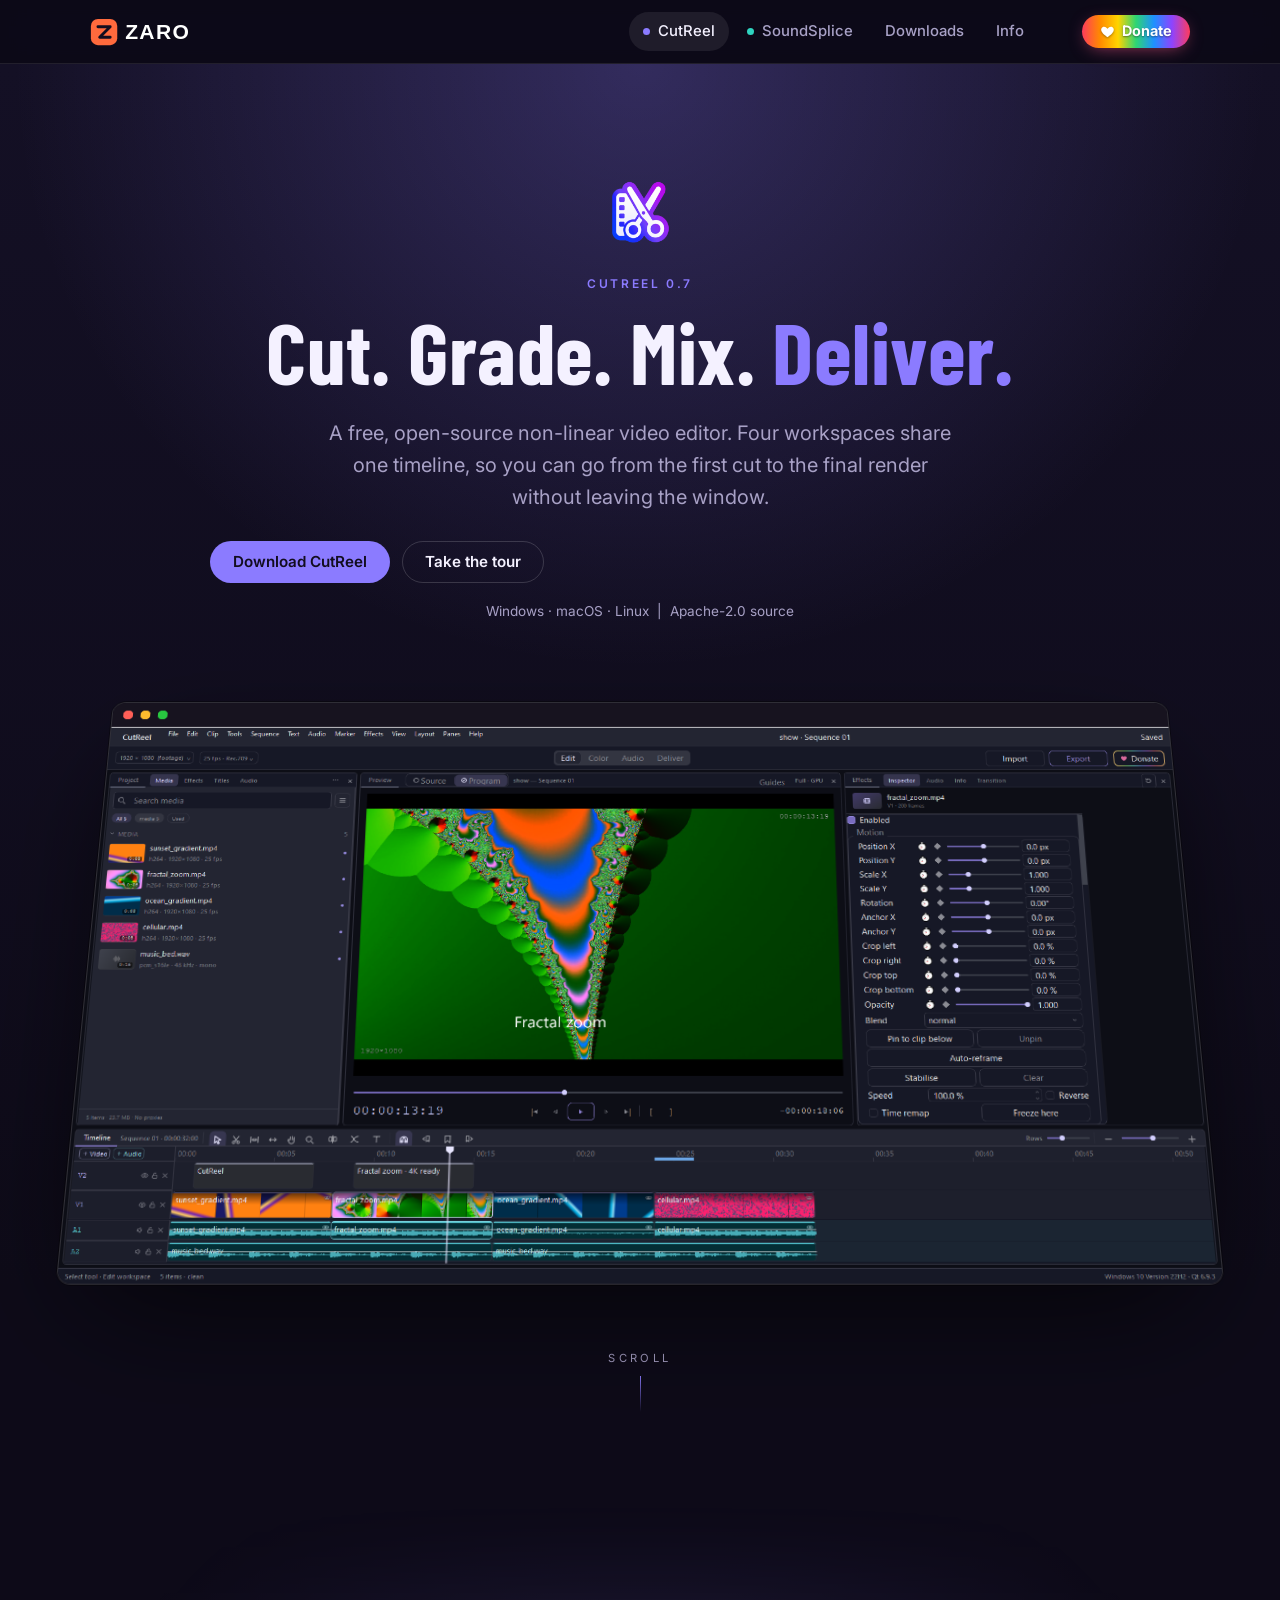
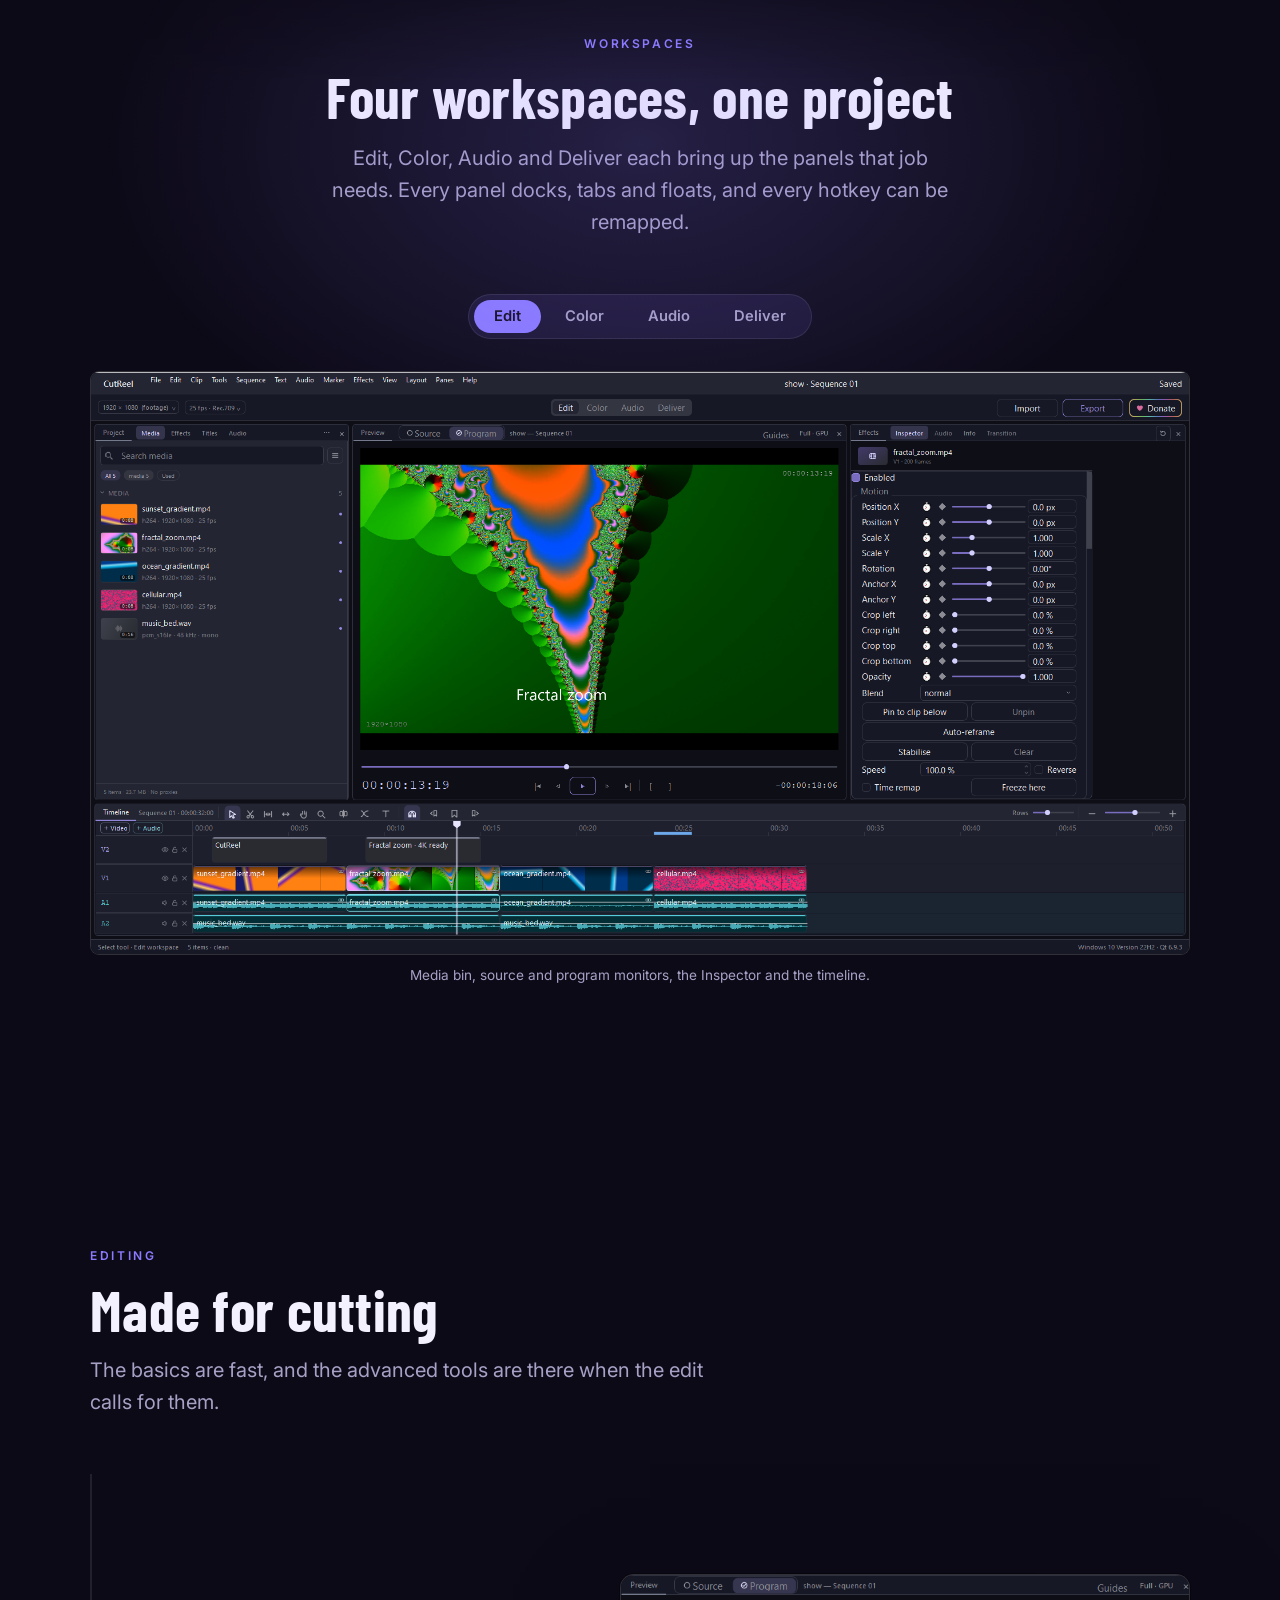
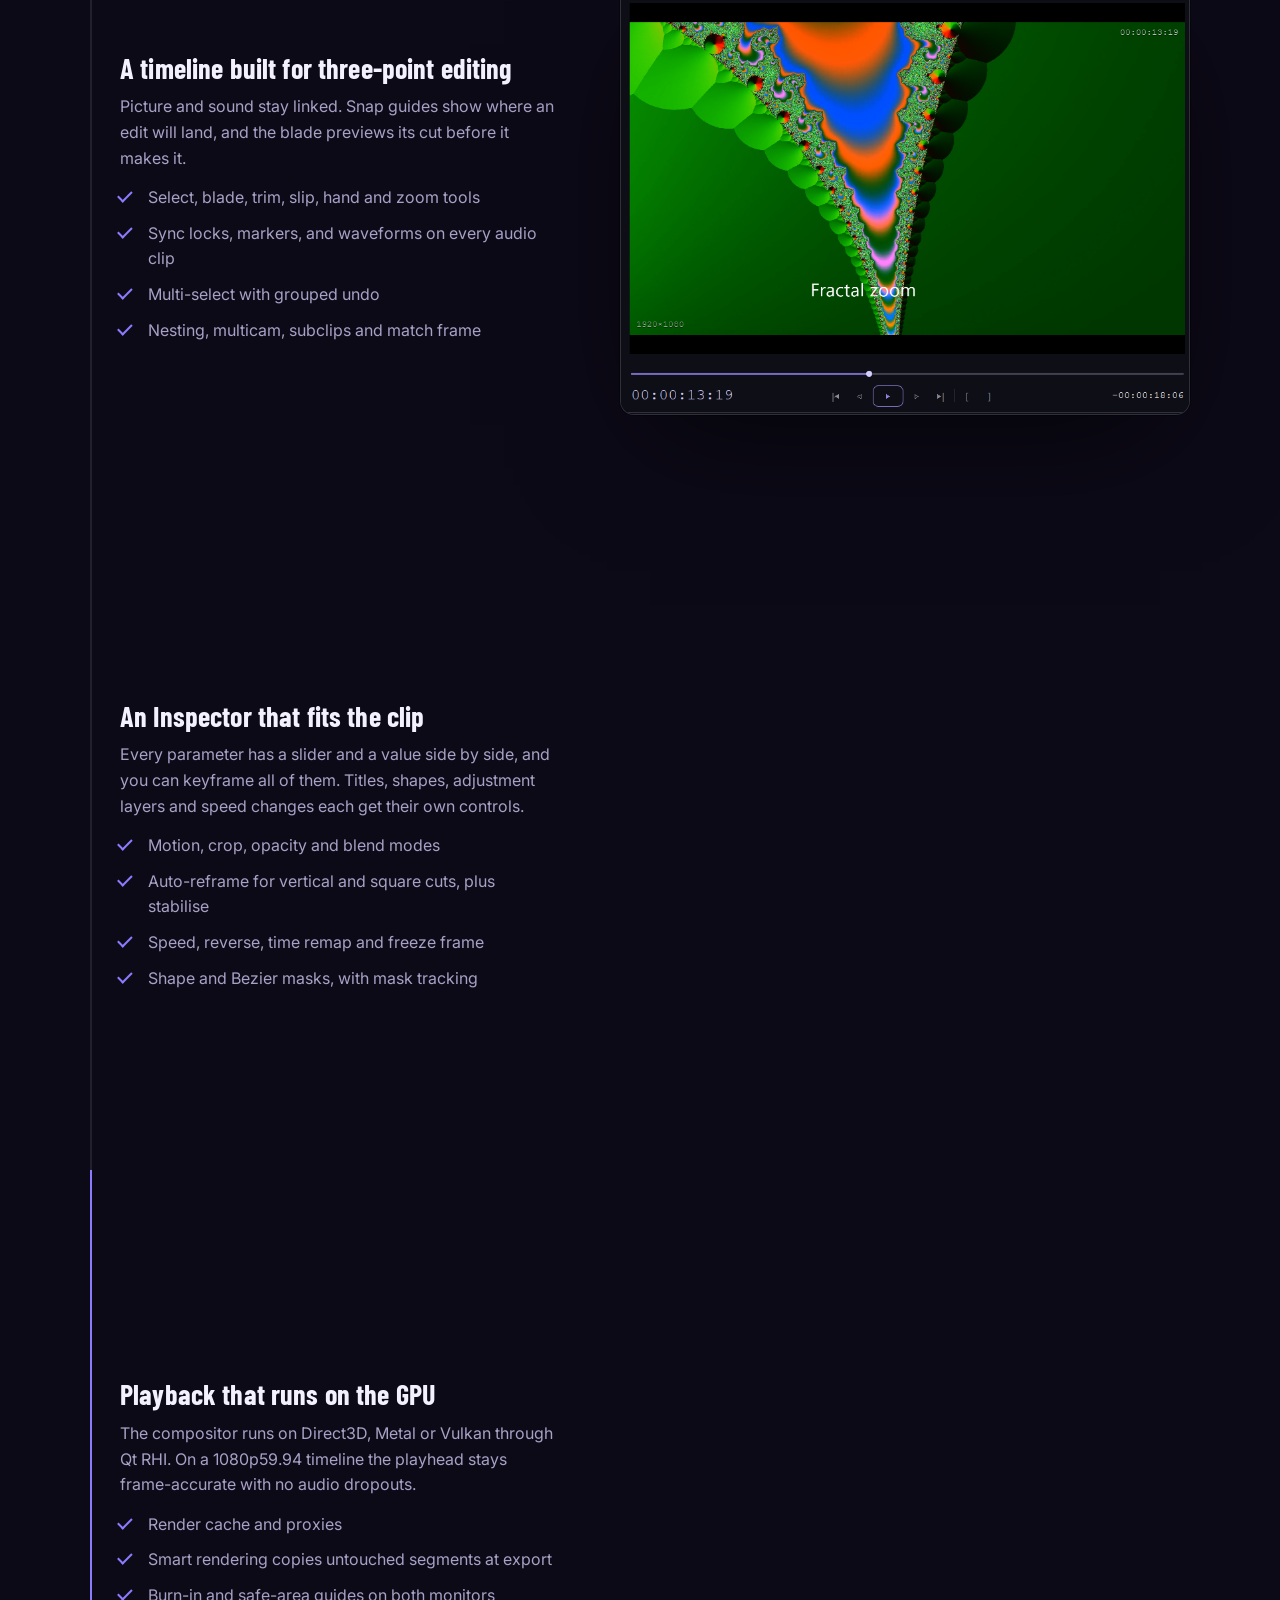
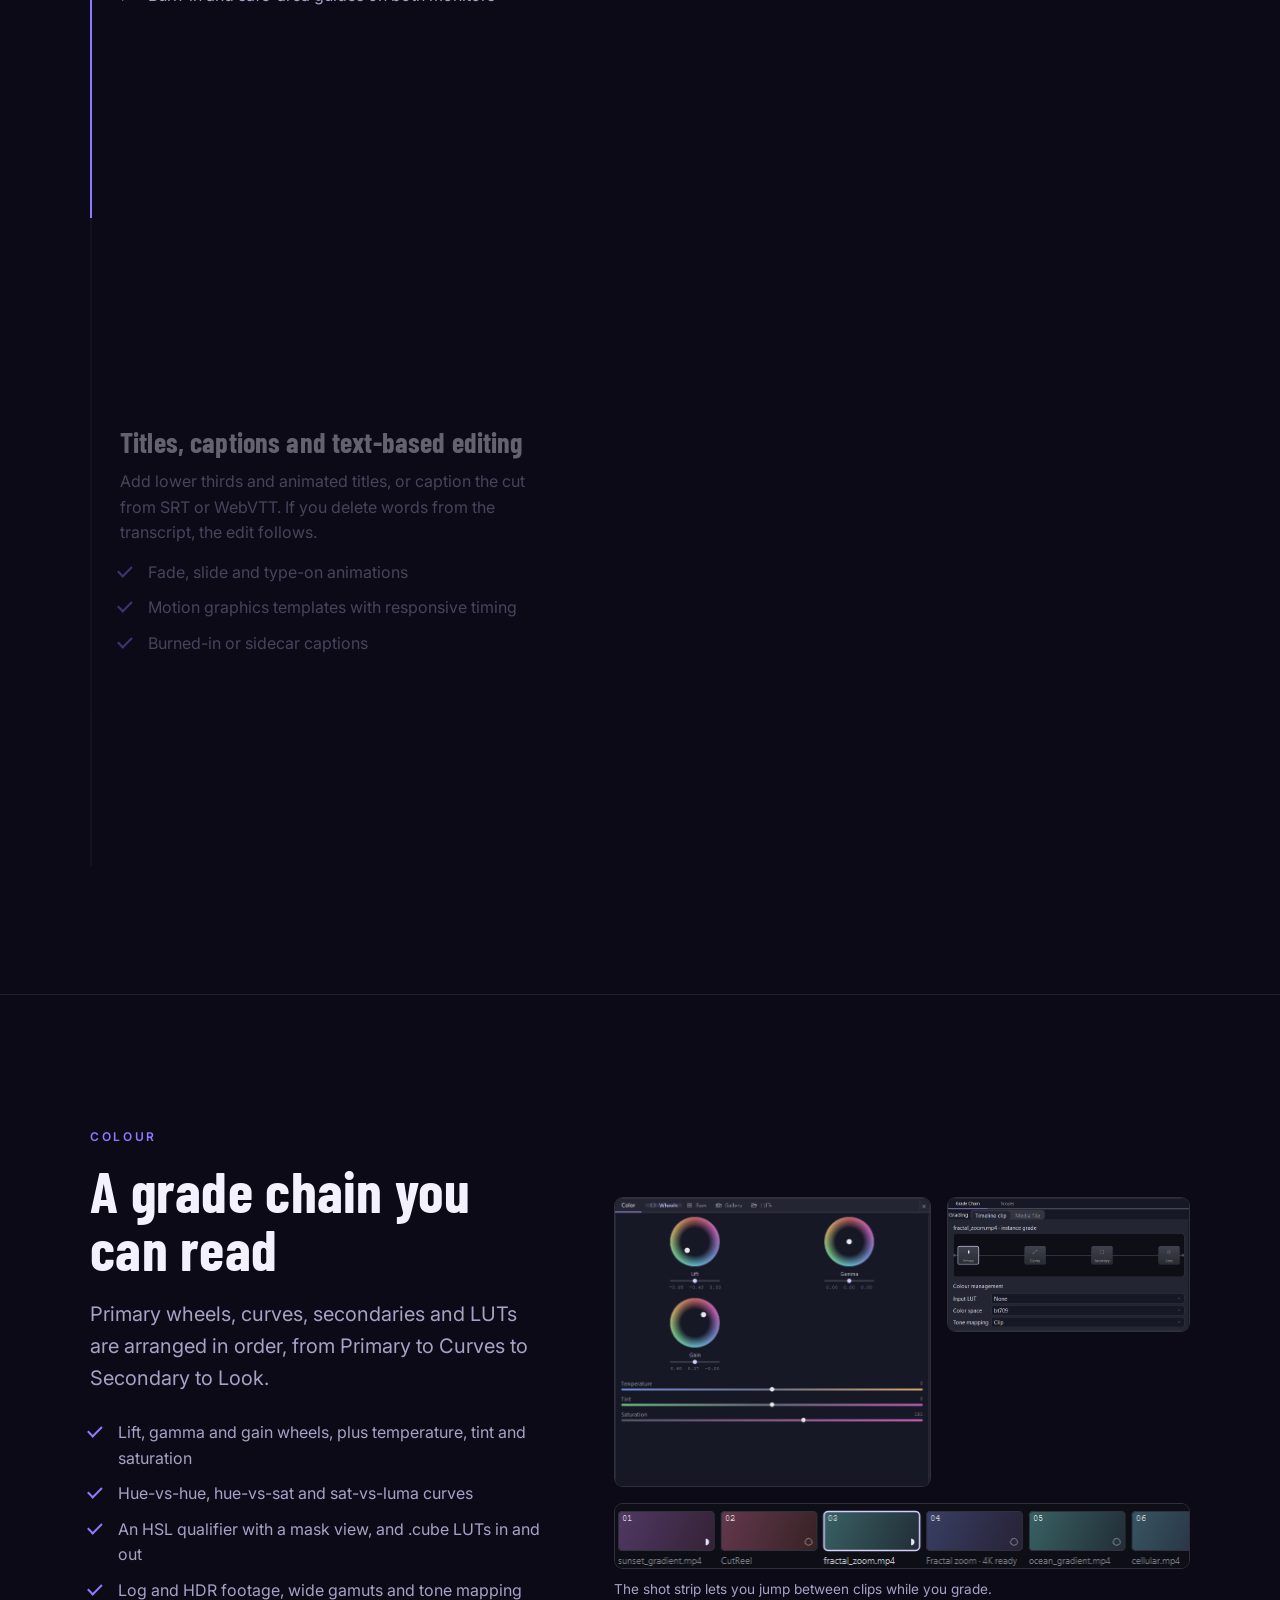
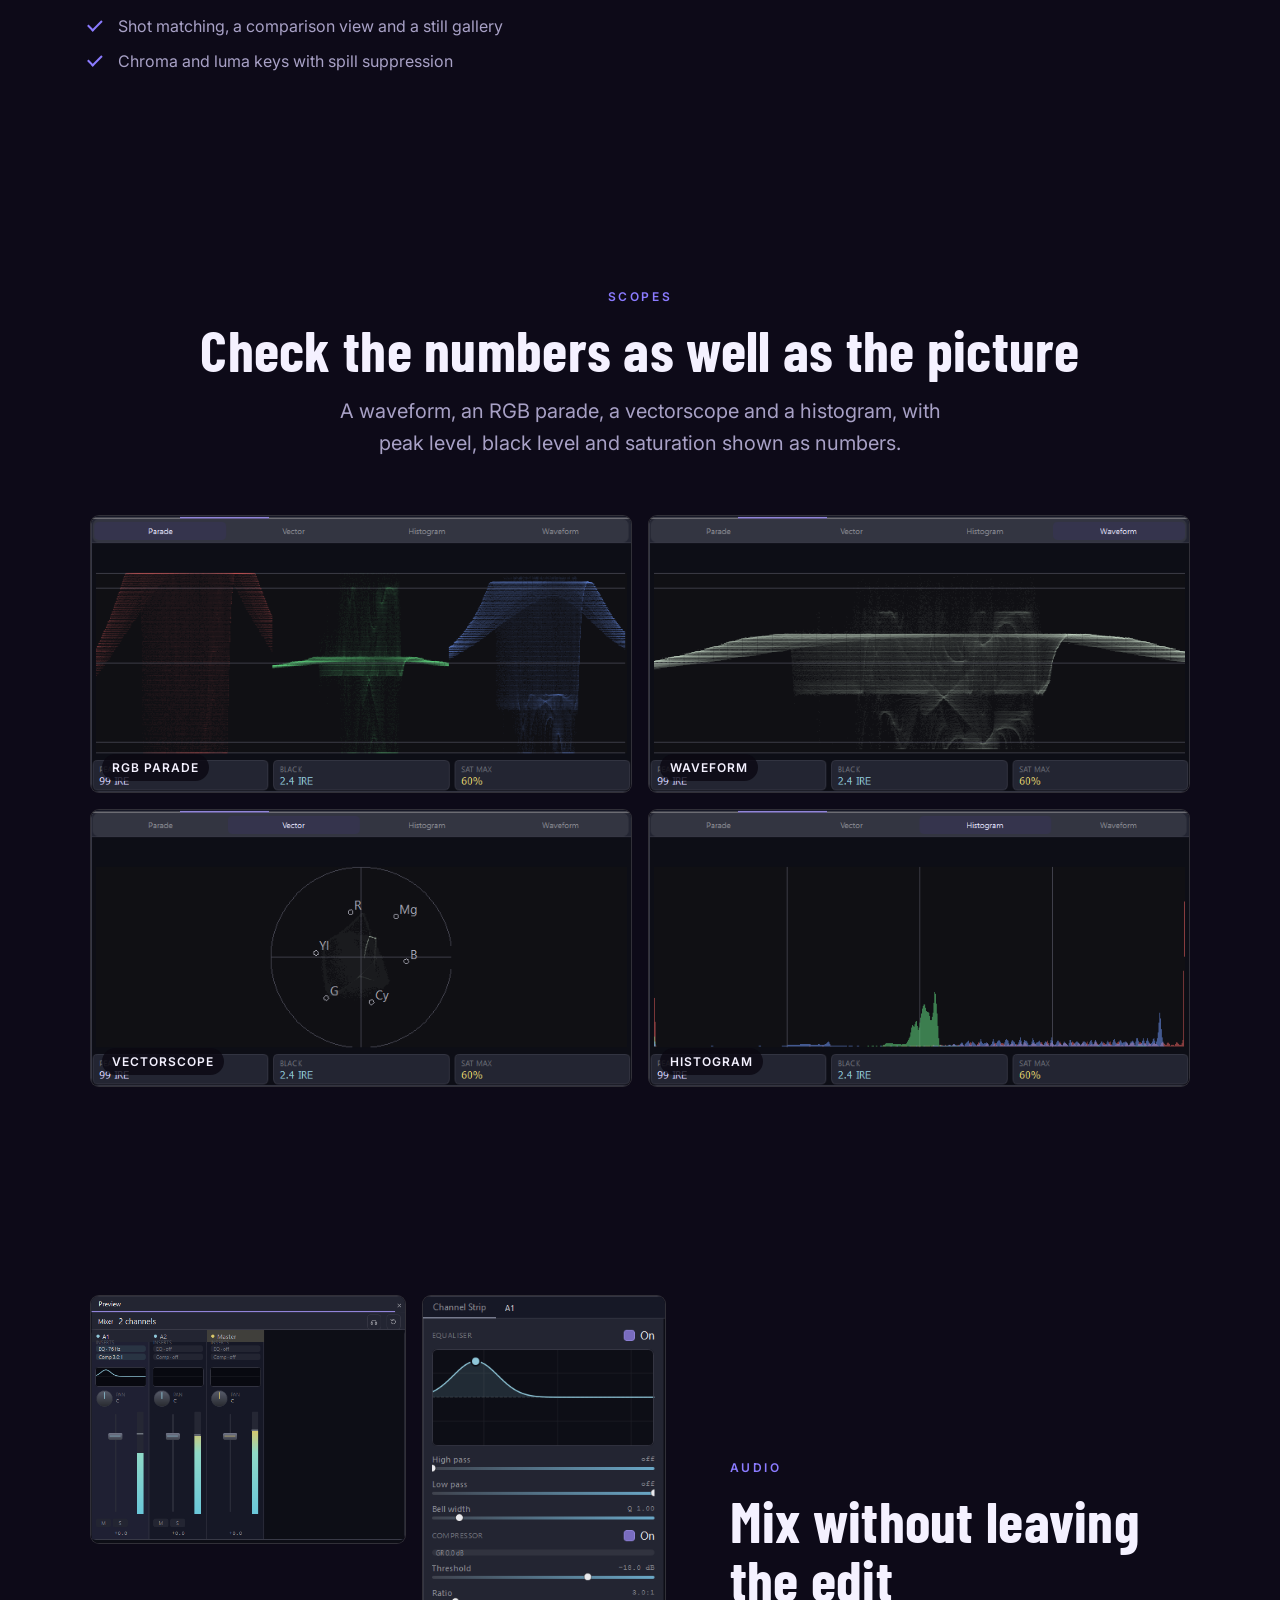
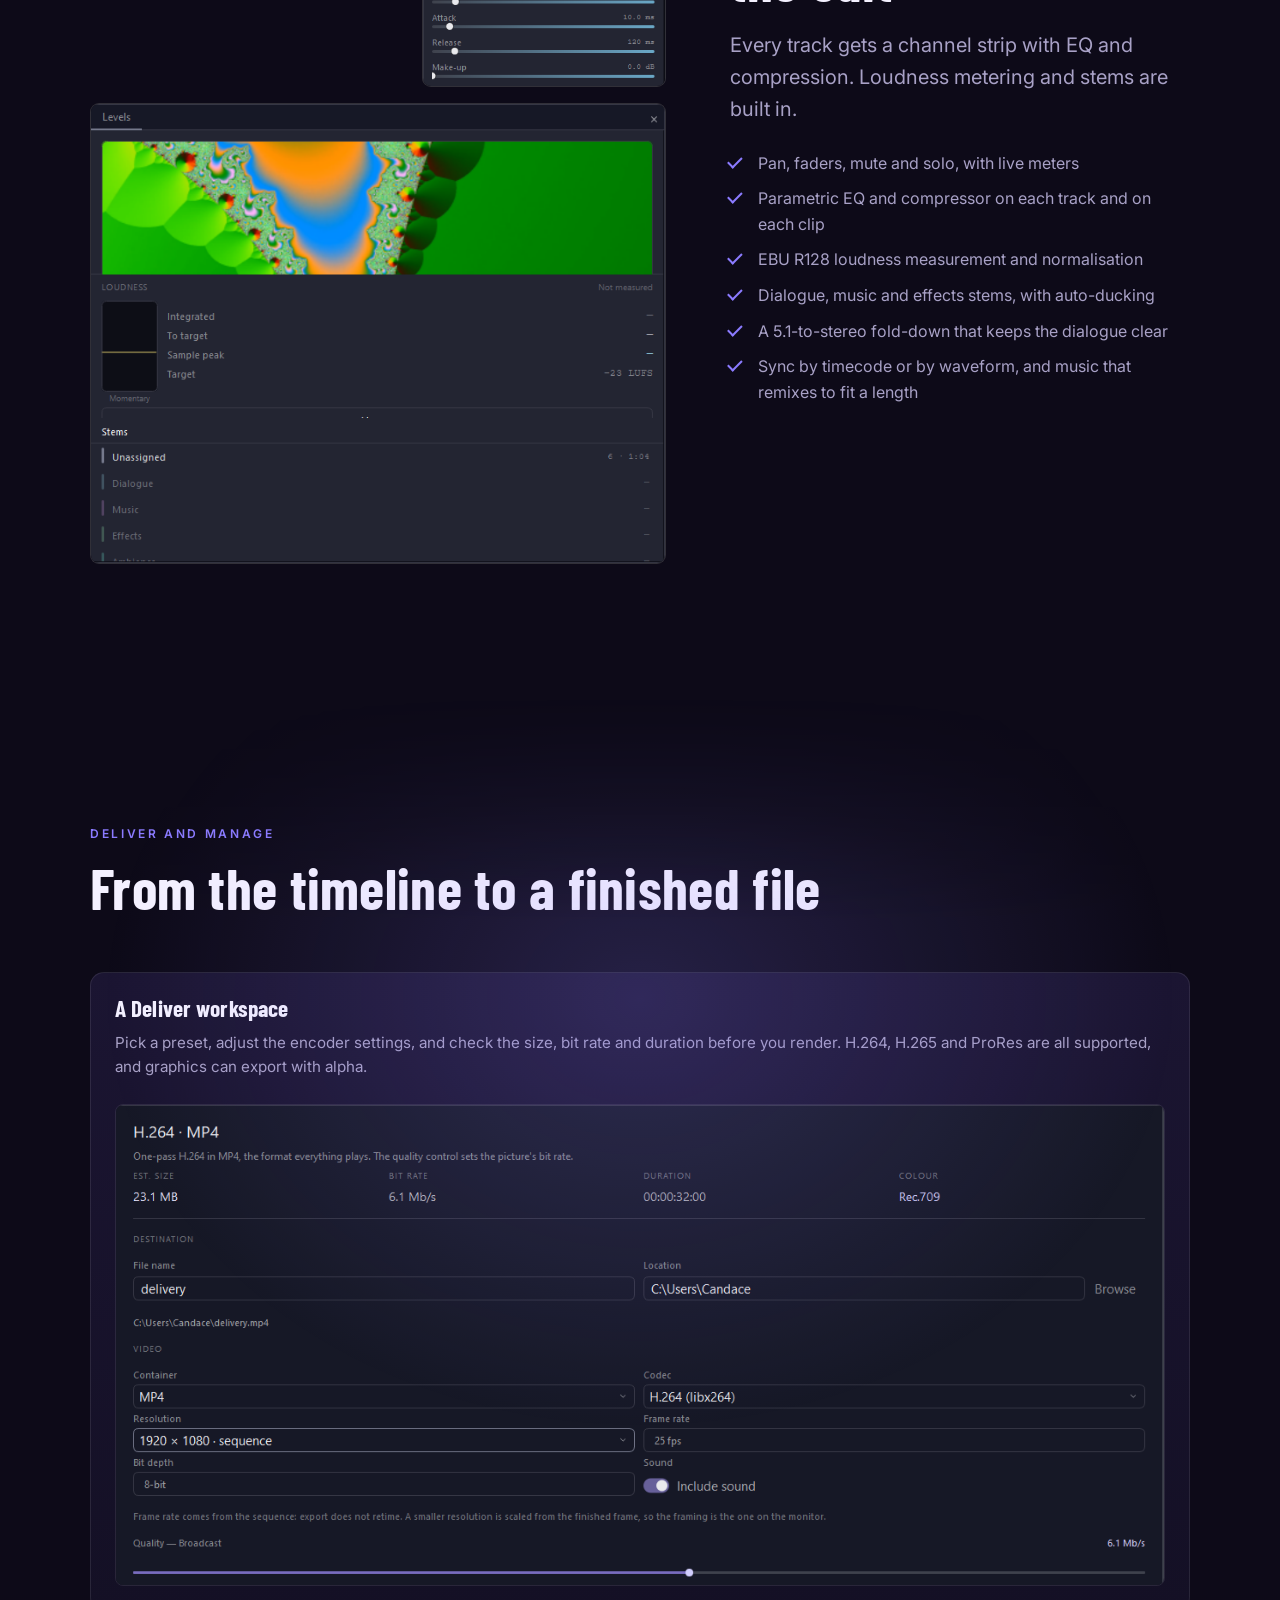
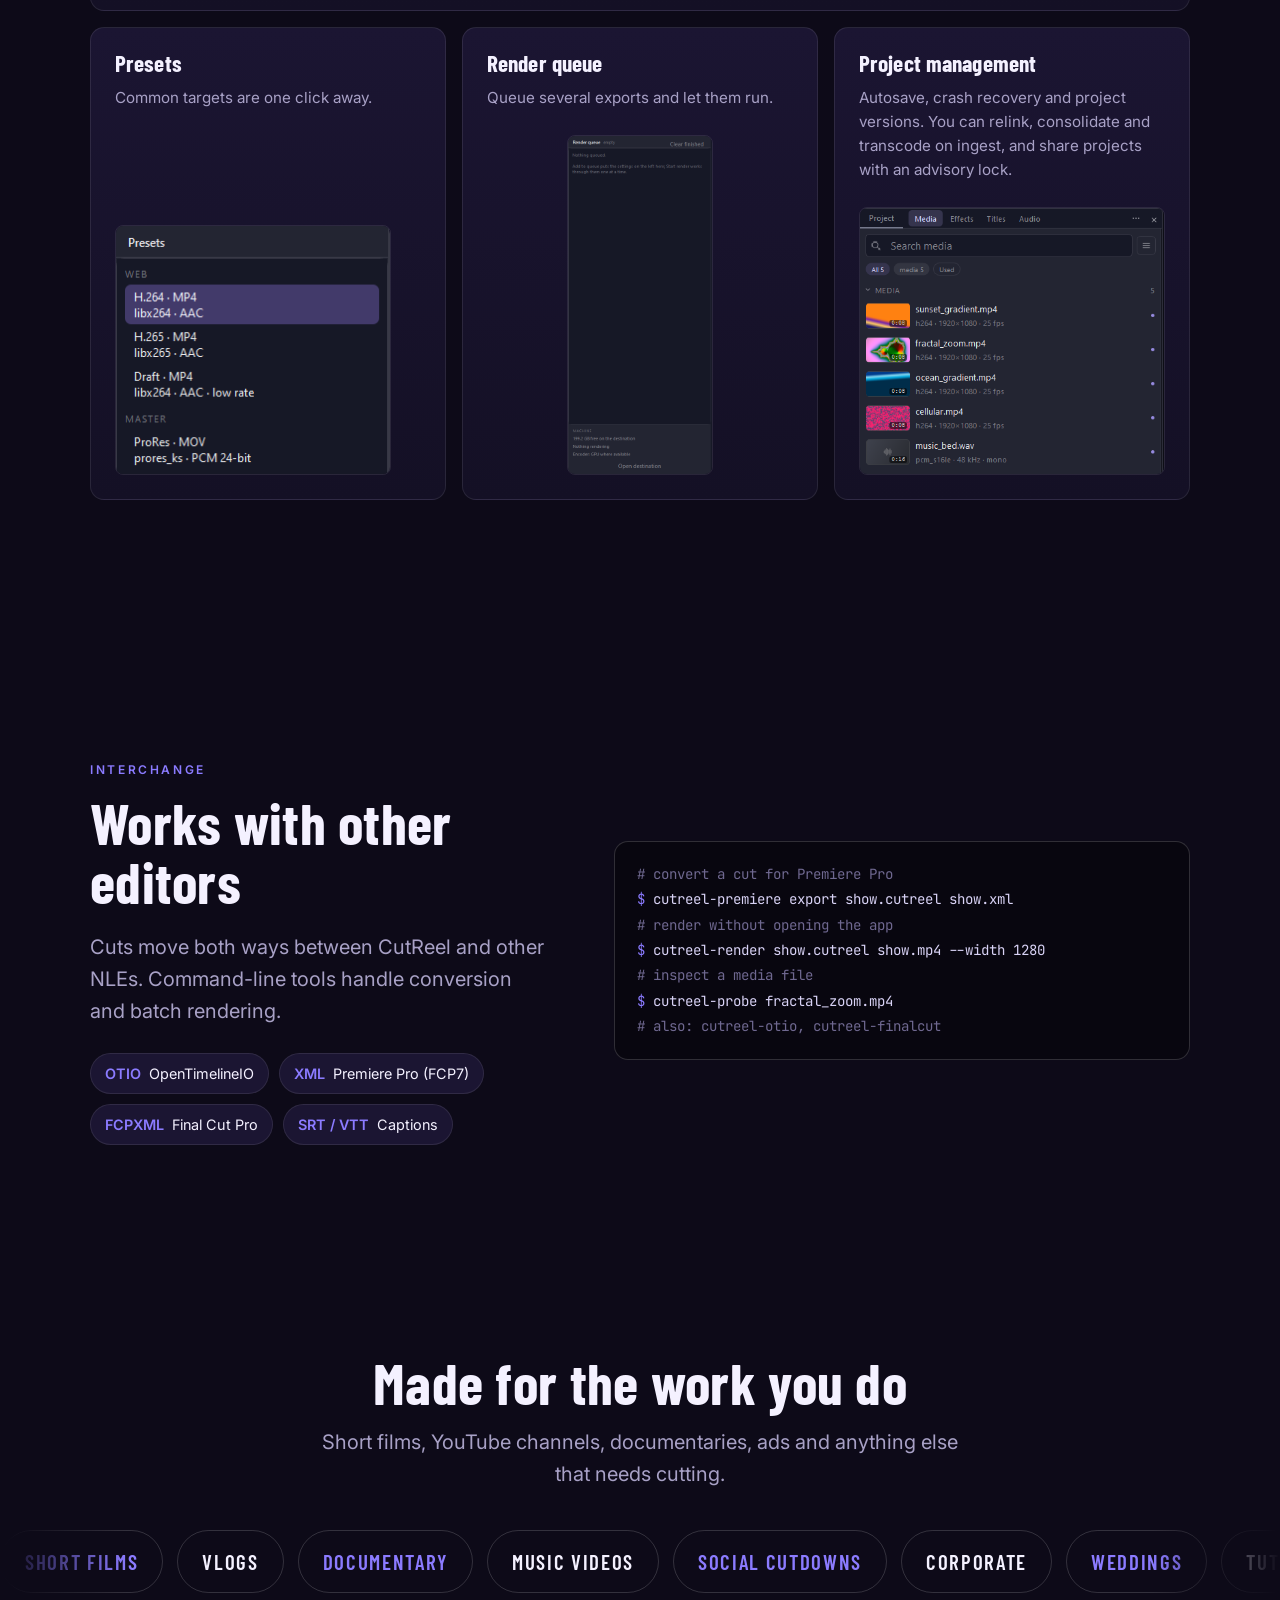
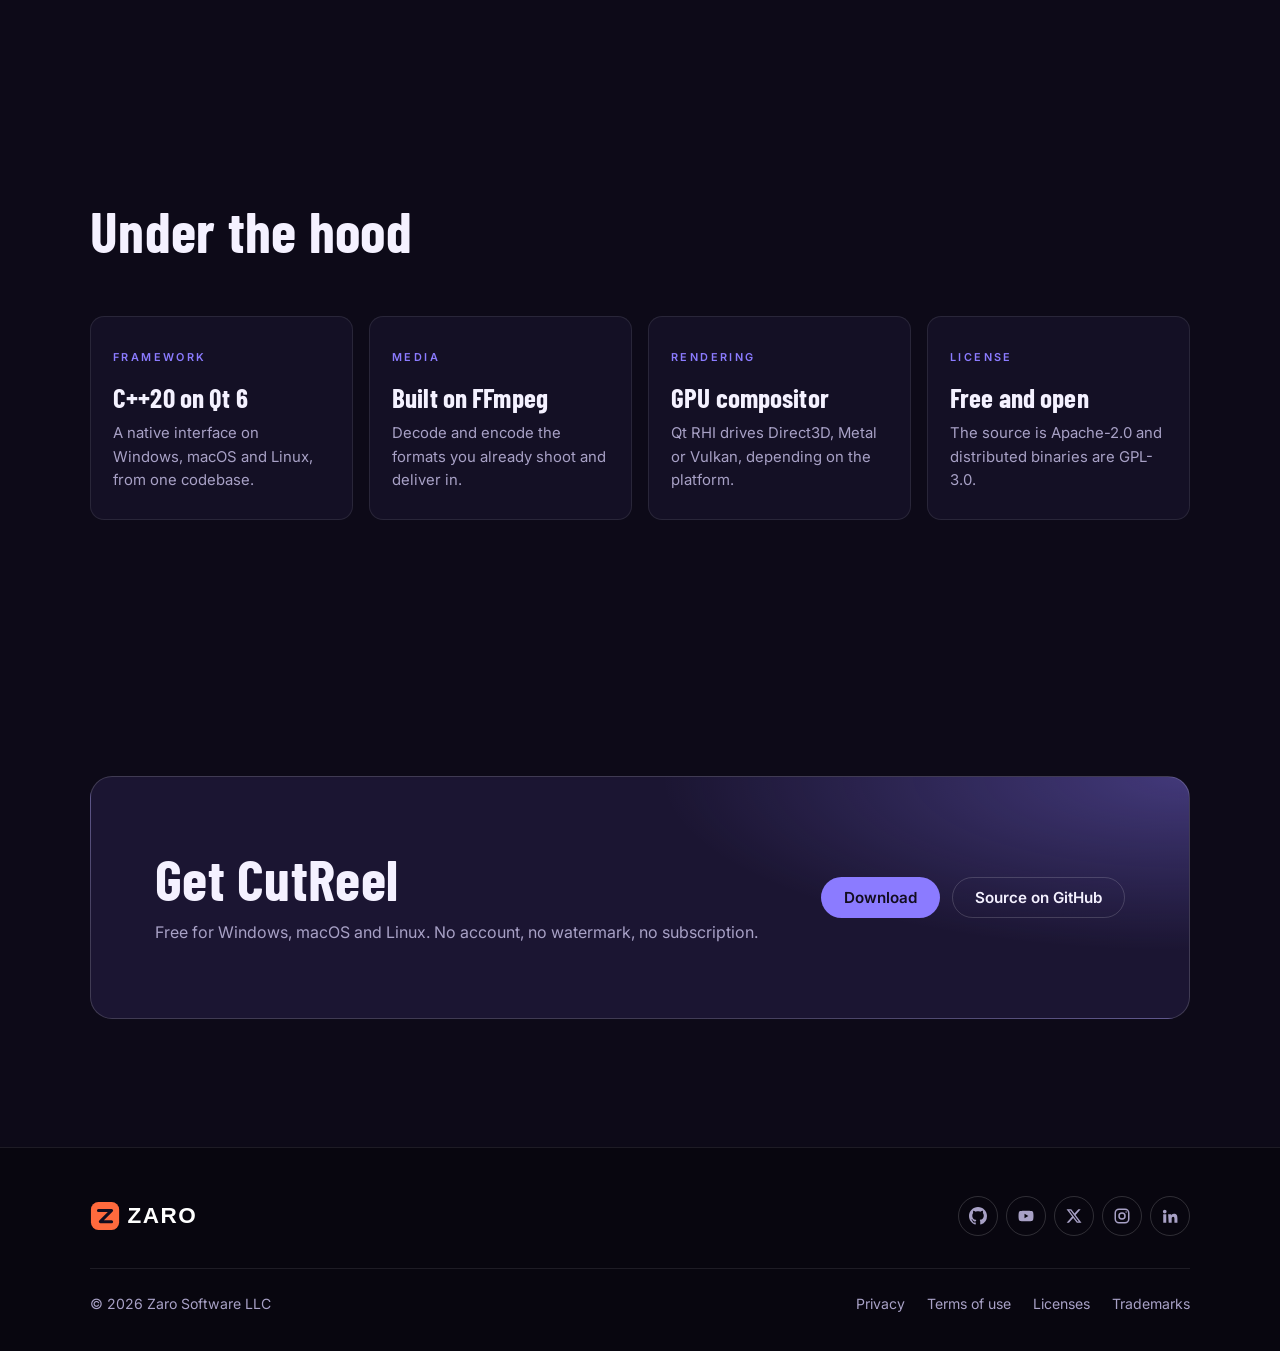
==== commit 62b3a1be: "Second pass" ====
--- a/cutreel.html
+++ b/cutreel.html
@@ -14,20 +14,7 @@
 <body class="theme-cutreel">
   <a class="skip-link" href="#main">Skip to content</a>
 
-  <header class="site-header">
-    <div class="wrap">
-      <a class="brand" href="index.html" aria-label="Zaro home"><img src="assets/img/brand/zaro-logo.svg" alt="Zaro" width="132" height="32"></a>
-      <button class="nav-toggle" type="button" aria-expanded="false" aria-controls="site-nav" aria-label="Menu">
-        <svg viewBox="0 0 24 24" fill="none" stroke="currentColor" stroke-width="2" stroke-linecap="round"><path d="M4 7h16M4 12h16M4 17h16"/></svg>
-      </button>
-      <nav class="nav" id="site-nav" aria-label="Main">
-        <a href="cutreel.html" aria-current="page"><span class="dot dot--cutreel"></span>CutReel</a>
-        <a href="soundsplice.html"><span class="dot dot--soundsplice"></span>SoundSplice</a>
-        <a href="downloads.html">Downloads</a>
-        <a href="info.html">Info</a>
-      </nav>
-    </div>
-  </header>
+  <header class="site-header" data-layout="header"></header>
 
   <main id="main">
     <!-- Hero -->
@@ -355,30 +342,9 @@
     <a class="btn btn--primary btn--sm" href="downloads.html#cutreel">Download CutReel</a>
   </div>
 
-  <footer class="site-footer">
-    <div class="wrap">
-      <div class="footer-top">
-        <a class="footer-logo" href="index.html" aria-label="Zaro home"><img src="assets/img/brand/zaro-logo.svg" alt="Zaro" width="132" height="32"></a>
-        <ul class="social" aria-label="Zaro on social media">
-          <li><a href="https://github.com/skynab" aria-label="GitHub"><svg viewBox="0 0 16 16" fill="currentColor"><path d="M8 0C3.58 0 0 3.58 0 8c0 3.54 2.29 6.53 5.47 7.59.4.07.55-.17.55-.38 0-.19-.01-.82-.01-1.49-2.01.37-2.53-.49-2.69-.94-.09-.23-.48-.94-.82-1.13-.28-.15-.68-.52-.01-.53.63-.01 1.08.58 1.23.82.72 1.21 1.87.87 2.33.66.07-.52.28-.87.51-1.07-1.78-.2-3.64-.89-3.64-3.95 0-.87.31-1.59.82-2.15-.08-.2-.36-1.02.08-2.12 0 0 .67-.21 2.2.82.64-.18 1.32-.27 2-.27.68 0 1.36.09 2 .27 1.53-1.04 2.2-.82 2.2-.82.44 1.1.16 1.92.08 2.12.51.56.82 1.27.82 2.15 0 3.07-1.87 3.75-3.65 3.95.29.25.54.73.54 1.48 0 1.07-.01 1.93-.01 2.2 0 .21.15.46.55.38A8.01 8.01 0 0 0 16 8c0-4.42-3.58-8-8-8z"/></svg></a></li>
-          <li><a href="#" aria-label="YouTube"><svg viewBox="0 0 24 24" fill="currentColor" fill-rule="evenodd"><path d="M21.6 7.2a2.5 2.5 0 0 0-1.8-1.8C18.2 5 12 5 12 5s-6.2 0-7.8.4a2.5 2.5 0 0 0-1.8 1.8A26 26 0 0 0 2 12a26 26 0 0 0 .4 4.8 2.5 2.5 0 0 0 1.8 1.8C5.8 19 12 19 12 19s6.2 0 7.8-.4a2.5 2.5 0 0 0 1.8-1.8A26 26 0 0 0 22 12a26 26 0 0 0-.4-4.8zM10 15V9l5.2 3z"/></svg></a></li>
-          <li><a href="#" aria-label="X"><svg viewBox="0 0 24 24" fill="currentColor"><path d="M17.8 3h3.1l-6.8 7.8L22 21h-6.2l-4.9-6.4L5.3 21H2.2l7.3-8.3L2 3h6.3l4.4 5.8zm-1.1 16.2h1.7L7.4 4.7H5.6z"/></svg></a></li>
-          <li><a href="#" aria-label="Instagram"><svg viewBox="0 0 24 24" fill="none" stroke="currentColor" stroke-width="2"><rect x="3" y="3" width="18" height="18" rx="5"/><circle cx="12" cy="12" r="4"/><circle cx="17.5" cy="6.5" r="1" fill="currentColor" stroke="none"/></svg></a></li>
-          <li><a href="#" aria-label="LinkedIn"><svg viewBox="0 0 24 24" fill="currentColor"><path d="M4.98 3.5a2.5 2.5 0 1 1 0 5 2.5 2.5 0 0 1 0-5zM3 9.5h4V21H3zm6.5 0h3.8v1.6h.06c.53-1 1.83-2.06 3.77-2.06 4.03 0 4.77 2.65 4.77 6.1V21h-4v-5.1c0-1.22-.02-2.79-1.7-2.79-1.7 0-1.96 1.33-1.96 2.7V21h-4z"/></svg></a></li>
-        </ul>
-      </div>
-      <div class="footer-bottom">
-        <span>&copy; <span data-year>2026</span> Zaro Software LLC</span>
-        <ul class="legal-links">
-          <li><a href="legal.html#privacy">Privacy</a></li>
-          <li><a href="legal.html#terms">Terms of use</a></li>
-          <li><a href="legal.html#licenses">Licenses</a></li>
-          <li><a href="legal.html#trademarks">Trademarks</a></li>
-        </ul>
-      </div>
-    </div>
-  </footer>
-
+  <footer class="site-footer" data-layout="footer"></footer>
+
+  <script src="assets/js/layout.js"></script>
   <script src="assets/js/site.js"></script>
 </body>
 </html>
--- a/assets/css/site.css
+++ b/assets/css/site.css
@@ -151,6 +151,30 @@
 .nav .dot--cutreel { background: var(--cutreel); }
 .nav .dot--soundsplice { background: var(--soundsplice); }
 .nav .btn { margin-left: 10px; }
+
+/* Rainbow donate button, far right of the header */
+.btn-donate {
+  display: inline-flex; align-items: center; gap: 7px;
+  margin-left: 16px;
+  padding: 9px 18px;
+  border-radius: 999px;
+  flex-shrink: 0;
+  font: 700 0.9rem/1 var(--font-body);
+  color: #fff;
+  text-decoration: none;
+  text-shadow: 0 1px 2px rgba(0, 0, 0, 0.45);
+  /* Two copies of the spectrum in a 200%-wide tile: the button always shows one full rainbow, and
+     sliding by exactly one copy (background-position 100%) loops without a seam. */
+  background: linear-gradient(90deg, #ff3b5c, #ff8a00, #ffd400, #2ed573, #1e90ff, #8e44ff, #ff3b5c, #ff8a00, #ffd400, #2ed573, #1e90ff, #8e44ff, #ff3b5c);
+  background-size: 200% 100%;
+  box-shadow: 0 4px 18px -6px rgba(255, 90, 140, 0.7);
+  animation: rainbow 6s linear infinite;
+  transition: transform 0.15s ease, box-shadow 0.15s ease;
+}
+.btn-donate svg { width: 15px; height: 15px; filter: drop-shadow(0 1px 1px rgba(0, 0, 0, 0.35)); }
+.btn-donate:hover { transform: translateY(-1px) scale(1.03); box-shadow: 0 6px 24px -6px rgba(140, 90, 255, 0.85); }
+@keyframes rainbow { to { background-position: 100% 0; } }
+@media (prefers-reduced-motion: reduce) { .btn-donate { animation: none; } }
 
 .nav-toggle {
   display: none;
